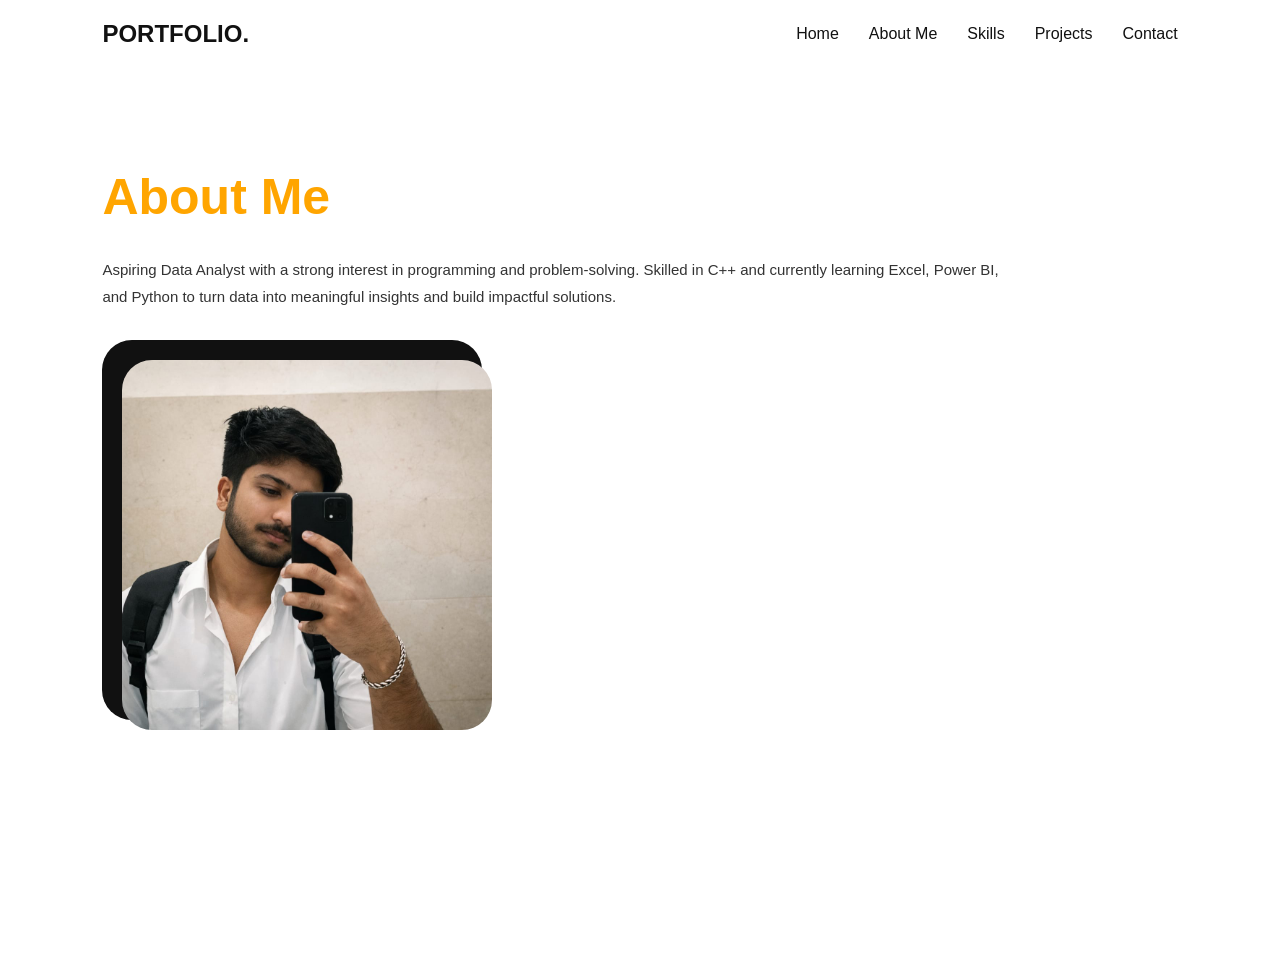
==== aboutme.html @ 8bc6123f "Fix HTML structure and update links" ====
<!DOCTYPE html>
<html lang="en">
<head>
  <meta charset="UTF-8">
  <meta name="viewport" content="width=device-width, initial-scale=1.0">
  <title>About Me | Portfolio</title>
  <link rel="stylesheet" href="style.css">
</head>
<body>

<header>
  <div class="logo">PORTFOLIO.</div>
  <nav>
    <ul>
      <li><a href="./index.html">Home</a></li>
      <li><a href="./aboutme.html">About Me</a></li>
      <li><a href="./skills.html">Skills</a></li>
      <li><a href="./project.html">Projects</a></li>
      <li><a href="./contact.html">Contact</a></li>
    </ul>
  </nav>
</header>

<section class="about-page">
<div class="about-text">
  <h1>About Me</h1>
  <p>
   Aspiring Data Analyst with a strong interest in programming and problem-solving. Skilled in C++ and currently learning Excel, Power BI, and Python to turn data into meaningful insights and build impactful solutions.
  </p>
</div>
  <div class="about-highlight"> <img src="mayur.jpg" alt="My Photo">
</div>
</section>

</body>
</html>
---- style.css ----
*{
  margin:0;
  padding:0;
  box-sizing:border-box;
  font-family:'Poppins',sans-serif;
}

body{
  background:#ffffff;
  color:#111;
}

header{
  display:flex;
  justify-content:space-between;
  align-items:center;
  padding:20px 8%;
  background:#fff;
  position:sticky;
  top:0;
}

.logo{
  font-size:24px;
  font-weight:800;
}

nav ul{
  list-style:none;
  display:flex;
  gap:30px;
}

nav a{
  text-decoration:none;
  color:#111;
  font-weight:500;
  transition:.3s;
}

nav a:hover{
  color:#f4b400;
}

section{
  padding:100px 8%;
  min-height:100vh;
}

/* Home */
.home-page{
  display:flex;
  justify-content:space-between;
  align-items:center;
}

.hero-text h1{
  font-size:70px;
  font-weight:800;
}

.hero-text span{
  color:#f4b400;
}

.btn{
  display:inline-block;
  margin-top:20px;
  padding:12px 30px;
  background:#111;
  color:#fff;
  text-decoration:none;
  border-radius:30px;
  transition:.3s;
}

.btn:hover{
  background:#f4b400;
  color:#111;
}

.hero-box{
  width:350px;
  height:350px;
  background:#f4b400;
  border-radius:30px;
  position:relative;
}
.hero-box::before{
    content:"";
    position:absolute;
    width:350px;
    height:350px;
    background:#f4b400;
    border-radius:30px;
    top:-20px;
    left:-20px;
    z-index:-1;
}
.hero-box img{
    width:100%;
    height:100 %;
    object-fit:cover;
    border-radius:30px;
}

/* About */
.about-page h1,
.skills-page h1,
.projects-page h1,
.contact-page h1{
  font-size:50px;
  margin-bottom:30px;
  color:#FFA500;
}

/* Image container */
.about-highlight{
  width:380px;
  height:380px;
  background:#111;
  margin-top:30px;
  border-radius:30px;
  position:relative;
}

/* Image style */
.about-highlight img{
  width:370px;
  height:370px;
  object-fit:cover;
  border-radius:30px;
  position:absolute;
  top:20px;
  left:20px;
}
.about-text p{
  font-size:15px;
  line-height:1.8;
  max-width:900px;
  color:#333;
}

/* Skills */
.skills-grid{
  display:grid;
  grid-template-columns:repeat(auto-fit,minmax(150px,1fr));
  gap:20px;
}

.skill-card{
  padding:40px;
  background:#111;
  color:#fff;
  text-align:center;
  border-radius:20px;
  font-weight:600;
  transition:.3s;
}

.skill-card:hover{
  background:#f4b400;
  color:#111;
}

/* Projects */
.projects-grid{
  display:grid;
  grid-template-columns:repeat(auto-fit,minmax(250px,1fr));
  gap:30px;
}

.project-card{
  padding:30px;
  background:#f9f9f9;
  border-radius:20px;
  transition:.3s;
}

.project-card:hover{
  transform:translateY(-10px);
  box-shadow:0 15px 30px rgba(0,0,0,0.1);
}

/* Contact */

.contact-details{
  display:flex;
  flex-direction:column;
  gap:20px;
  max-width:500px;
  font-size:18px;
}

.contact-details p{
  padding:15px;
  border:1px solid #ddd;
  border-radius:10px;
  background:#f9f9f9;
}

.contact-details strong{
  color:#f4b400;
}

.contact-details a{
  text-decoration:none;
  color:#111;
}

.contact-details a:hover{
  color:#f4b400;
}
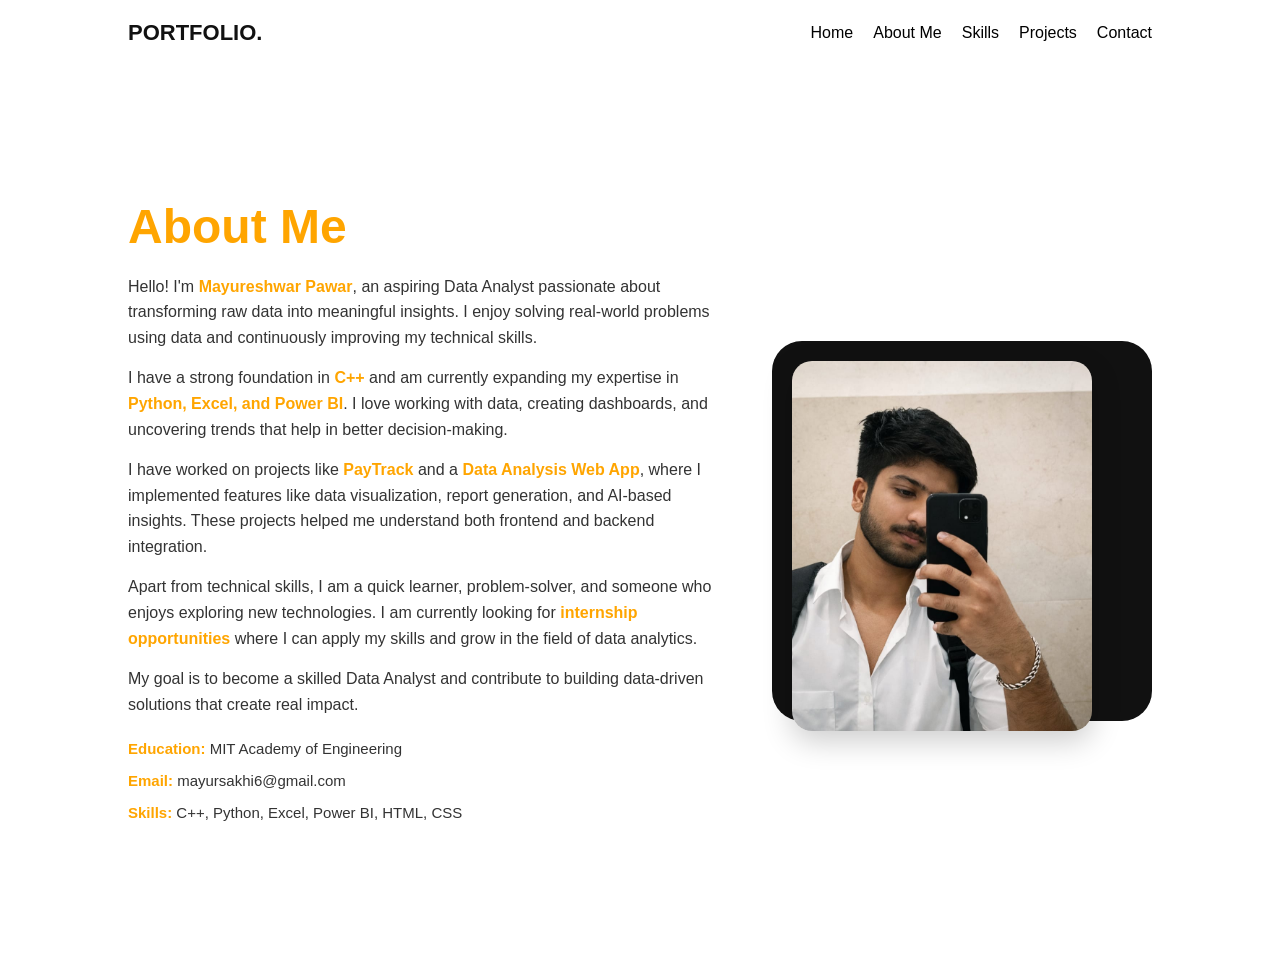
==== commit 25f5c8bc: "Revise About Me page with updated content and styles Updated the content and styling of the About Me" ====
--- a/aboutme.html
+++ b/aboutme.html
@@ -5,7 +5,76 @@
   <meta name="viewport" content="width=device-width, initial-scale=1.0">
   <title>About Me | Portfolio</title>
   <link rel="stylesheet" href="style.css">
+
+  <style>
+    .about-page {
+      display: flex;
+      align-items: center;
+      justify-content: space-between;
+      padding: 60px 10%;
+      gap: 40px;
+    }
+
+    .about-text {
+      max-width: 600px;
+    }
+
+    .about-text h1 {
+      font-size: 48px;
+      color: orange;
+      margin-bottom: 20px;
+    }
+
+    .about-text p {
+      margin-bottom: 15px;
+      line-height: 1.6;
+      font-size: 16px;
+    }
+
+    .about-text strong {
+      color: orange;
+    }
+
+    .about-info {
+      margin-top: 20px;
+    }
+
+    .about-info p {
+      margin-bottom: 8px;
+      font-size: 15px;
+    }
+
+    .about-highlight img {
+      width: 300px;
+      border-radius: 20px;
+      box-shadow: 0px 10px 30px rgba(0,0,0,0.2);
+    }
+
+    header {
+      display: flex;
+      justify-content: space-between;
+      padding: 20px 10%;
+      align-items: center;
+    }
+
+    .logo {
+      font-weight: bold;
+      font-size: 22px;
+    }
+
+    nav ul {
+      display: flex;
+      list-style: none;
+      gap: 20px;
+    }
+
+    nav ul li a {
+      text-decoration: none;
+      color: black;
+    }
+  </style>
 </head>
+
 <body>
 
 <header>
@@ -22,17 +91,49 @@
 </header>
 
 <section class="about-page">
-<div class="about-text">
-  <h1>About Me</h1>
-  <p>
-   Aspiring Data Analyst with a strong interest in programming and problem-solving. Skilled in C++ and currently learning Excel, Power BI, and Python to turn data into meaningful insights and build impactful solutions.
-  </p>
-</div>
-  <div class="about-highlight"> <img src="mayur.jpg" alt="My Photo">
-</div>
+
+  <div class="about-text">
+    <h1>About Me</h1>
+
+    <p>
+      Hello! I'm <strong>Mayureshwar Pawar</strong>, an aspiring Data Analyst passionate about transforming raw data into meaningful insights. I enjoy solving real-world problems using data and continuously improving my technical skills.
+    </p>
+
+    <p>
+      I have a strong foundation in <strong>C++</strong> and am currently expanding my expertise in 
+      <strong>Python, Excel, and Power BI</strong>. I love working with data, creating dashboards, 
+      and uncovering trends that help in better decision-making.
+    </p>
+
+    <p>
+      I have worked on projects like <strong>PayTrack</strong> and a <strong>Data Analysis Web App</strong>, 
+      where I implemented features like data visualization, report generation, and AI-based insights. 
+      These projects helped me understand both frontend and backend integration.
+    </p>
+
+    <p>
+      Apart from technical skills, I am a quick learner, problem-solver, and someone who enjoys 
+      exploring new technologies. I am currently looking for <strong>internship opportunities</strong> 
+      where I can apply my skills and grow in the field of data analytics.
+    </p>
+
+    <p>
+      My goal is to become a skilled Data Analyst and contribute to building data-driven solutions 
+      that create real impact.
+    </p>
+
+    <div class="about-info">
+      <p><strong>Education:</strong> MIT Academy of Engineering</p>
+      <p><strong>Email:</strong> mayursakhi6@gmail.com</p>
+      <p><strong>Skills:</strong> C++, Python, Excel, Power BI, HTML, CSS</p>
+    </div>
+  </div>
+
+  <div class="about-highlight">
+    <img src="mayur.jpg" alt="My Photo">
+  </div>
+
 </section>
 
 </body>
 </html>
-
-
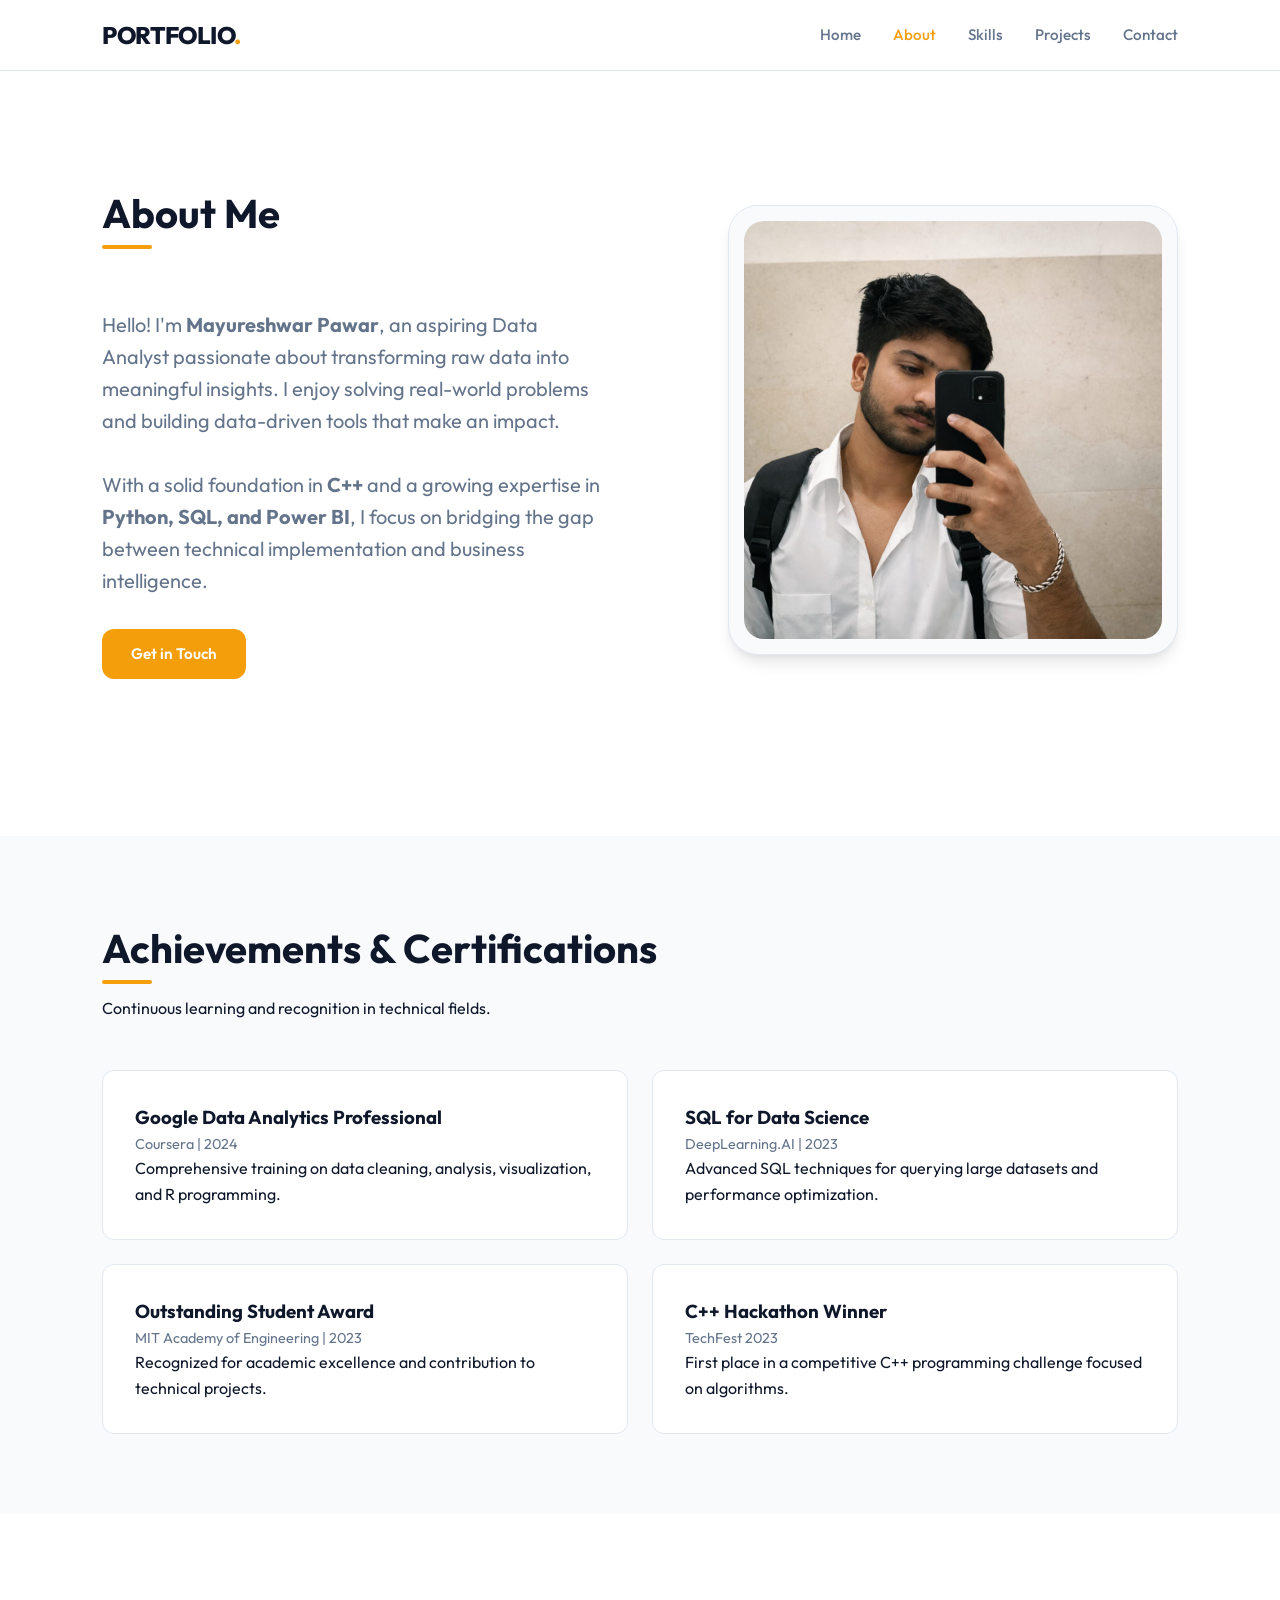
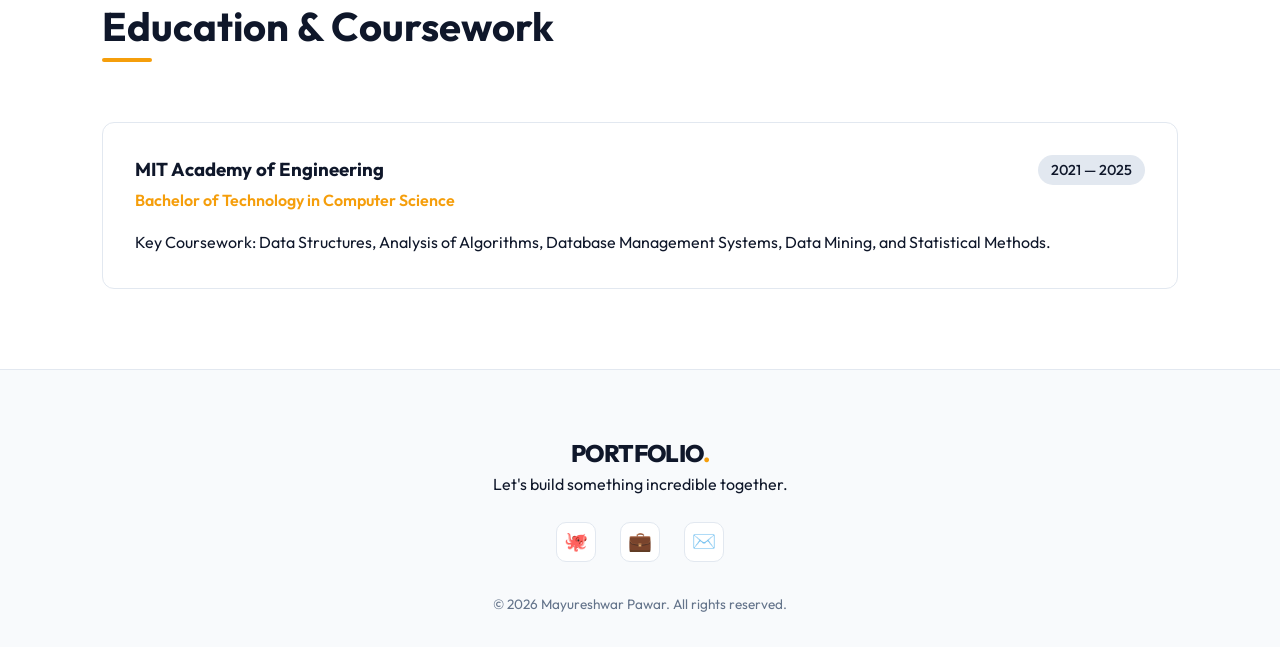
==== commit b2121231: "Portfolio modernization redesign" ====
--- a/aboutme.html
+++ b/aboutme.html
@@ -1,139 +1,106 @@
-<!DOCTYPE html>
-<html lang="en">
-<head>
-  <meta charset="UTF-8">
-  <meta name="viewport" content="width=device-width, initial-scale=1.0">
-  <title>About Me | Portfolio</title>
-  <link rel="stylesheet" href="style.css">
-
-  <style>
-    .about-page {
-      display: flex;
-      align-items: center;
-      justify-content: space-between;
-      padding: 60px 10%;
-      gap: 40px;
-    }
-
-    .about-text {
-      max-width: 600px;
-    }
-
-    .about-text h1 {
-      font-size: 48px;
-      color: orange;
-      margin-bottom: 20px;
-    }
-
-    .about-text p {
-      margin-bottom: 15px;
-      line-height: 1.6;
-      font-size: 16px;
-    }
-
-    .about-text strong {
-      color: orange;
-    }
-
-    .about-info {
-      margin-top: 20px;
-    }
-
-    .about-info p {
-      margin-bottom: 8px;
-      font-size: 15px;
-    }
-
-    .about-highlight img {
-      width: 300px;
-      border-radius: 20px;
-      box-shadow: 0px 10px 30px rgba(0,0,0,0.2);
-    }
-
-    header {
-      display: flex;
-      justify-content: space-between;
-      padding: 20px 10%;
-      align-items: center;
-    }
-
-    .logo {
-      font-weight: bold;
-      font-size: 22px;
-    }
-
-    nav ul {
-      display: flex;
-      list-style: none;
-      gap: 20px;
-    }
-
-    nav ul li a {
-      text-decoration: none;
-      color: black;
-    }
-  </style>
-</head>
-
-<body>
-
-<header>
-  <div class="logo">PORTFOLIO.</div>
-  <nav>
-    <ul>
-      <li><a href="./index.html">Home</a></li>
-      <li><a href="./aboutme.html">About Me</a></li>
-      <li><a href="./skills.html">Skills</a></li>
-      <li><a href="./project.html">Projects</a></li>
-      <li><a href="./contact.html">Contact</a></li>
-    </ul>
-  </nav>
-</header>
-
-<section class="about-page">
-
-  <div class="about-text">
-    <h1>About Me</h1>
-
-    <p>
-      Hello! I'm <strong>Mayureshwar Pawar</strong>, an aspiring Data Analyst passionate about transforming raw data into meaningful insights. I enjoy solving real-world problems using data and continuously improving my technical skills.
-    </p>
-
-    <p>
-      I have a strong foundation in <strong>C++</strong> and am currently expanding my expertise in 
-      <strong>Python, Excel, and Power BI</strong>. I love working with data, creating dashboards, 
-      and uncovering trends that help in better decision-making.
-    </p>
-
-    <p>
-      I have worked on projects like <strong>PayTrack</strong> and a <strong>Data Analysis Web App</strong>, 
-      where I implemented features like data visualization, report generation, and AI-based insights. 
-      These projects helped me understand both frontend and backend integration.
-    </p>
-
-    <p>
-      Apart from technical skills, I am a quick learner, problem-solver, and someone who enjoys 
-      exploring new technologies. I am currently looking for <strong>internship opportunities</strong> 
-      where I can apply my skills and grow in the field of data analytics.
-    </p>
-
-    <p>
-      My goal is to become a skilled Data Analyst and contribute to building data-driven solutions 
-      that create real impact.
-    </p>
-
-    <div class="about-info">
-      <p><strong>Education:</strong> MIT Academy of Engineering</p>
-      <p><strong>Email:</strong> mayursakhi6@gmail.com</p>
-      <p><strong>Skills:</strong> C++, Python, Excel, Power BI, HTML, CSS</p>
-    </div>
-  </div>
-
-  <div class="about-highlight">
-    <img src="mayur.jpg" alt="My Photo">
-  </div>
-
-</section>
-
-</body>
-</html>
+<!DOCTYPE html>
+<html lang="en">
+<head>
+  <meta charset="UTF-8">
+  <meta name="viewport" content="width=device-width, initial-scale=1.0">
+  <title>About Me | Mayureshwar Pawar</title>
+  <link rel="stylesheet" href="style.css">
+</head>
+<body>
+
+<header>
+  <div class="logo">PORTFOLIO<span>.</span></div>
+  <nav>
+    <ul>
+      <li><a href="index.html" class="nav-link">Home</a></li>
+      <li><a href="aboutme.html" class="nav-link active">About</a></li>
+      <li><a href="skills.html" class="nav-link">Skills</a></li>
+      <li><a href="project.html" class="nav-link">Projects</a></li>
+      <li><a href="contact.html" class="nav-link">Contact</a></li>
+    </ul>
+  </nav>
+</header>
+
+<main>
+  <section class="about-hero hero">
+    <div class="hero-content animate-fade-in">
+      <div class="section-header">
+        <h2>About Me</h2>
+      </div>
+      <p>Hello! I'm <strong>Mayureshwar Pawar</strong>, an aspiring Data Analyst passionate about transforming raw data into meaningful insights. I enjoy solving real-world problems and building data-driven tools that make an impact.</p>
+      
+      <p>With a solid foundation in <strong>C++</strong> and a growing expertise in <strong>Python, SQL, and Power BI</strong>, I focus on bridging the gap between technical implementation and business intelligence.</p>
+
+      <div class="btn-group">
+        <a href="contact.html" class="btn btn-primary">Get in Touch</a>
+      </div>
+    </div>
+    <div class="hero-image animate-fade-in">
+      <div class="image-card">
+        <img src="mayur.jpg" alt="Mayureshwar Pawar">
+      </div>
+    </div>
+  </section>
+
+  <section class="achievements-section" style="background: var(--bg-alt);">
+    <div class="section-header">
+      <h2>Achievements & Certifications</h2>
+      <p>Continuous learning and recognition in technical fields.</p>
+    </div>
+    <div class="achievement-list">
+      <div class="card-premium">
+        <h3>Google Data Analytics Professional</h3>
+        <p style="color: var(--text-muted); font-size: 0.9rem;">Coursera | 2024</p>
+        <p>Comprehensive training on data cleaning, analysis, visualization, and R programming.</p>
+      </div>
+      <div class="card-premium">
+        <h3>SQL for Data Science</h3>
+        <p style="color: var(--text-muted); font-size: 0.9rem;">DeepLearning.AI | 2023</p>
+        <p>Advanced SQL techniques for querying large datasets and performance optimization.</p>
+      </div>
+      <div class="card-premium">
+        <h3>Outstanding Student Award</h3>
+        <p style="color: var(--text-muted); font-size: 0.9rem;">MIT Academy of Engineering | 2023</p>
+        <p>Recognized for academic excellence and contribution to technical projects.</p>
+      </div>
+      <div class="card-premium">
+        <h3>C++ Hackathon Winner</h3>
+        <p style="color: var(--text-muted); font-size: 0.9rem;">TechFest 2023</p>
+        <p>First place in a competitive C++ programming challenge focused on algorithms.</p>
+      </div>
+    </div>
+  </section>
+
+  <section class="education-section">
+    <div class="section-header">
+      <h2>Education & Coursework</h2>
+    </div>
+    <div class="card-premium">
+      <div style="display: flex; justify-content: space-between; align-items: flex-start; margin-bottom: 1rem;">
+        <div>
+          <h3 style="margin-bottom: 0.2rem;">MIT Academy of Engineering</h3>
+          <p style="color: var(--primary); font-weight: 600;">Bachelor of Technology in Computer Science</p>
+        </div>
+        <p style="font-weight: 500; font-size: 0.9rem; background: #e2e8f0; padding: 0.2rem 0.8rem; border-radius: 20px;">2021 — 2025</p>
+      </div>
+      <p>Key Coursework: Data Structures, Analysis of Algorithms, Database Management Systems, Data Mining, and Statistical Methods.</p>
+    </div>
+  </section>
+</main>
+
+<footer>
+  <div class="footer-content">
+    <div class="logo">PORTFOLIO<span>.</span></div>
+    <p>Let's build something incredible together.</p>
+    <div class="social-links">
+      <a href="https://github.com/mayureshwar120" target="_blank" class="social-icon">🐙</a>
+      <a href="https://www.linkedin.com/in/mayureshwar-pawar-181ab7392/" target="_blank" class="social-icon">💼</a>
+      <a href="mailto:mayursakhi6@gmail.com" class="social-icon">✉️</a>
+    </div>
+  </div>
+  <p style="font-size: 0.85rem; color: var(--text-muted);">&copy; 2026 Mayureshwar Pawar. All rights reserved.</p>
+</footer>
+
+</body>
+</html>
+
--- a/style.css
+++ b/style.css
@@ -1,213 +1,358 @@
-*{
-  margin:0;
-  padding:0;
-  box-sizing:border-box;
-  font-family:'Poppins',sans-serif;
-}
-
-body{
-  background:#ffffff;
-  color:#111;
-}
-
-header{
-  display:flex;
-  justify-content:space-between;
-  align-items:center;
-  padding:20px 8%;
-  background:#fff;
-  position:sticky;
-  top:0;
-}
-
-.logo{
-  font-size:24px;
-  font-weight:800;
-}
-
-nav ul{
-  list-style:none;
-  display:flex;
-  gap:30px;
-}
-
-nav a{
-  text-decoration:none;
-  color:#111;
-  font-weight:500;
-  transition:.3s;
-}
-
-nav a:hover{
-  color:#f4b400;
-}
-
-section{
-  padding:100px 8%;
-  min-height:100vh;
-}
-
-/* Home */
-.home-page{
-  display:flex;
-  justify-content:space-between;
-  align-items:center;
-}
-
-.hero-text h1{
-  font-size:70px;
-  font-weight:800;
-}
-
-.hero-text span{
-  color:#f4b400;
-}
-
-.btn{
-  display:inline-block;
-  margin-top:20px;
-  padding:12px 30px;
-  background:#111;
-  color:#fff;
-  text-decoration:none;
-  border-radius:30px;
-  transition:.3s;
-}
-
-.btn:hover{
-  background:#f4b400;
-  color:#111;
-}
-
-.hero-box{
-  width:350px;
-  height:350px;
-  background:#f4b400;
-  border-radius:30px;
-  position:relative;
-}
-.hero-box::before{
-    content:"";
-    position:absolute;
-    width:350px;
-    height:350px;
-    background:#f4b400;
-    border-radius:30px;
-    top:-20px;
-    left:-20px;
-    z-index:-1;
-}
-.hero-box img{
-    width:100%;
-    height:100 %;
-    object-fit:cover;
-    border-radius:30px;
-}
-
-/* About */
-.about-page h1,
-.skills-page h1,
-.projects-page h1,
-.contact-page h1{
-  font-size:50px;
-  margin-bottom:30px;
-  color:#FFA500;
-}
-
-/* Image container */
-.about-highlight{
-  width:380px;
-  height:380px;
-  background:#111;
-  margin-top:30px;
-  border-radius:30px;
-  position:relative;
-}
-
-/* Image style */
-.about-highlight img{
-  width:370px;
-  height:370px;
-  object-fit:cover;
-  border-radius:30px;
-  position:absolute;
-  top:20px;
-  left:20px;
-}
-.about-text p{
-  font-size:15px;
-  line-height:1.8;
-  max-width:900px;
-  color:#333;
-}
-
-/* Skills */
-.skills-grid{
-  display:grid;
-  grid-template-columns:repeat(auto-fit,minmax(150px,1fr));
-  gap:20px;
-}
-
-.skill-card{
-  padding:40px;
-  background:#111;
-  color:#fff;
-  text-align:center;
-  border-radius:20px;
-  font-weight:600;
-  transition:.3s;
-}
-
-.skill-card:hover{
-  background:#f4b400;
-  color:#111;
-}
-
-/* Projects */
-.projects-grid{
-  display:grid;
-  grid-template-columns:repeat(auto-fit,minmax(250px,1fr));
-  gap:30px;
-}
-
-.project-card{
-  padding:30px;
-  background:#f9f9f9;
-  border-radius:20px;
-  transition:.3s;
-}
-
-.project-card:hover{
-  transform:translateY(-10px);
-  box-shadow:0 15px 30px rgba(0,0,0,0.1);
-}
-
-/* Contact */
-
-.contact-details{
-  display:flex;
-  flex-direction:column;
-  gap:20px;
-  max-width:500px;
-  font-size:18px;
-}
-
-.contact-details p{
-  padding:15px;
-  border:1px solid #ddd;
-  border-radius:10px;
-  background:#f9f9f9;
-}
-
-.contact-details strong{
-  color:#f4b400;
-}
-
-.contact-details a{
-  text-decoration:none;
-  color:#111;
-}
-
-.contact-details a:hover{
-  color:#f4b400;
+@import url('https://fonts.googleapis.com/css2?family=Outfit:wght@300;400;500;600;700;800&display=swap');
+
+:root {
+  --primary: #f59e0b;
+  --primary-hover: #d97706;
+  --bg: #ffffff;
+  --bg-alt: #f8fafc;
+  --text: #0f172a;
+  --text-muted: #64748b;
+  --border: #e2e8f0;
+  --white: #ffffff;
+  --shadow-sm: 0 1px 2px 0 rgb(0 0 0 / 0.05);
+  --shadow-md: 0 4px 6px -1px rgb(0 0 0 / 0.1), 0 2px 4px -2px rgb(0 0 0 / 0.1);
+  --shadow-lg: 0 10px 15px -3px rgb(0 0 0 / 0.1), 0 4px 6px -2px rgb(0 0 0 / 0.05);
+  --radius: 12px;
+  --transition: all 0.3s cubic-bezier(0.4, 0, 0.2, 1);
+}
+
+* {
+  margin: 0;
+  padding: 0;
+  box-sizing: border-box;
+}
+
+body {
+  font-family: 'Outfit', sans-serif;
+  background-color: var(--bg);
+  color: var(--text);
+  line-height: 1.6;
+  overflow-x: hidden;
+}
+
+a {
+  text-decoration: none;
+  color: inherit;
+  transition: var(--transition);
+}
+
+ul {
+  list-style: none;
+}
+
+/* Header & Nav */
+header {
+  position: sticky;
+  top: 0;
+  z-index: 1000;
+  background: rgba(255, 255, 255, 0.8);
+  backdrop-filter: blur(12px);
+  border-bottom: 1px solid var(--border);
+  padding: 1rem 8%;
+  display: flex;
+  justify-content: space-between;
+  align-items: center;
+}
+
+.logo {
+  font-size: 1.5rem;
+  font-weight: 800;
+  letter-spacing: -0.025em;
+  color: var(--text);
+}
+
+.logo span {
+  color: var(--primary);
+}
+
+nav ul {
+  display: flex;
+  gap: 2rem;
+}
+
+.nav-link {
+  font-weight: 500;
+  font-size: 0.95rem;
+  color: var(--text-muted);
+}
+
+.nav-link:hover, .nav-link.active {
+  color: var(--primary);
+}
+
+/* Global Sections */
+section {
+  padding: 5rem 8%;
+}
+
+.section-header {
+  margin-bottom: 3rem;
+  max-width: 600px;
+}
+
+.section-header h2 {
+  font-size: 2.5rem;
+  font-weight: 700;
+  margin-bottom: 1rem;
+  position: relative;
+  display: inline-block;
+}
+
+.section-header h2::after {
+  content: '';
+  position: absolute;
+  bottom: -4px;
+  left: 0;
+  width: 50px;
+  height: 4px;
+  background: var(--primary);
+  border-radius: 2px;
+}
+
+/* Buttons */
+.btn-group {
+  display: flex;
+  gap: 1rem;
+  margin-top: 2rem;
+}
+
+.btn {
+  padding: 0.8rem 1.8rem;
+  border-radius: var(--radius);
+  font-weight: 600;
+  font-size: 0.95rem;
+  display: inline-flex;
+  align-items: center;
+  gap: 0.5rem;
+  cursor: pointer;
+  border: none;
+}
+
+.btn-primary {
+  background-color: var(--primary);
+  color: var(--white);
+}
+
+.btn-primary:hover {
+  background-color: var(--primary-hover);
+  transform: translateY(-2px);
+  box-shadow: var(--shadow-md);
+}
+
+.btn-secondary {
+  background-color: var(--bg-alt);
+  color: var(--text);
+  border: 1px solid var(--border);
+}
+
+.btn-secondary:hover {
+  background-color: var(--white);
+  border-color: var(--primary);
+  color: var(--primary);
+  transform: translateY(-2px);
+}
+
+/* Hero Section */
+.hero {
+  min-height: 85vh;
+  display: flex;
+  align-items: center;
+  justify-content: space-between;
+  gap: 4rem;
+  padding-top: 2rem;
+}
+
+.hero-content {
+  flex: 1;
+}
+
+.hero-tag {
+  display: inline-block;
+  padding: 0.4rem 1rem;
+  background: #fef3c7;
+  color: #92400e;
+  border-radius: 9999px;
+  font-size: 0.85rem;
+  font-weight: 600;
+  margin-bottom: 1.5rem;
+}
+
+.hero-content h1 {
+  font-size: 4.5rem;
+  line-height: 1.1;
+  font-weight: 800;
+  margin-bottom: 1.5rem;
+  color: var(--text);
+}
+
+.hero-content h1 span {
+  color: var(--primary);
+}
+
+.hero-content p {
+  font-size: 1.25rem;
+  color: var(--text-muted);
+  max-width: 550px;
+  margin-bottom: 2rem;
+}
+
+.hero-image {
+  flex: 1;
+  position: relative;
+  display: flex;
+  justify-content: flex-end;
+}
+
+.image-card {
+  width: 450px;
+  height: 450px;
+  background: var(--bg-alt);
+  border-radius: 30px;
+  padding: 15px;
+  box-shadow: var(--shadow-lg);
+  border: 1px solid var(--border);
+}
+
+.image-card img {
+  width: 100%;
+  height: 100%;
+  object-fit: cover;
+  border-radius: 20px;
+}
+
+/* Grid Layouts */
+.grid-3 {
+  display: grid;
+  grid-template-columns: repeat(3, 1fr);
+  gap: 2rem;
+}
+
+/* Premium Cards */
+.card-premium {
+  background: var(--white);
+  border: 1px solid var(--border);
+  border-radius: var(--radius);
+  padding: 2rem;
+  transition: var(--transition);
+}
+
+.card-premium:hover {
+  transform: translateY(-5px);
+  box-shadow: var(--shadow-lg);
+  border-color: var(--primary);
+}
+
+/* Project Cards */
+.project-card {
+  padding: 0;
+  overflow: hidden;
+}
+
+.project-img {
+  height: 200px;
+  background: var(--bg-alt);
+  display: flex;
+  align-items: center;
+  justify-content: center;
+  border-bottom: 1px solid var(--border);
+}
+
+.project-img img {
+  width: 100%;
+  height: 100%;
+  object-fit: cover;
+}
+
+.project-info {
+  padding: 1.5rem;
+}
+
+.tag-list {
+  display: flex;
+  flex-wrap: wrap;
+  gap: 0.5rem;
+  margin: 1rem 0;
+}
+
+.tag {
+  font-size: 0.75rem;
+  padding: 0.2rem 0.6rem;
+  background: var(--bg-alt);
+  border-radius: 4px;
+  border: 1px solid var(--border);
+  font-weight: 500;
+}
+
+/* Skills */
+.skills-category {
+  margin-bottom: 3rem;
+}
+
+.skills-category h3 {
+  font-size: 1.25rem;
+  margin-bottom: 1.5rem;
+  display: flex;
+  align-items: center;
+  gap: 0.5rem;
+}
+
+.skills-grid {
+  display: grid;
+  grid-template-columns: repeat(auto-fill, minmax(180px, 1fr));
+  gap: 1.5rem;
+}
+
+/* Achievements */
+.achievement-list {
+  display: grid;
+  grid-template-columns: 1fr 1fr;
+  gap: 1.5rem;
+}
+
+/* Footer */
+footer {
+  padding: 4rem 8% 2rem;
+  background: var(--bg-alt);
+  border-top: 1px solid var(--border);
+  text-align: center;
+}
+
+.footer-content {
+  margin-bottom: 2rem;
+}
+
+.social-links {
+  display: flex;
+  justify-content: center;
+  gap: 1.5rem;
+  margin-top: 1.5rem;
+}
+
+.social-icon {
+  width: 40px;
+  height: 40px;
+  display: flex;
+  align-items: center;
+  justify-content: center;
+  border-radius: 10px;
+  background: var(--white);
+  border: 1px solid var(--border);
+  font-size: 1.2rem;
+}
+
+/* Animations */
+@keyframes fadeInUp {
+  from { opacity: 0; transform: translateY(20px); }
+  to { opacity: 1; transform: translateY(0); }
+}
+
+.animate-fade-in {
+  animation: fadeInUp 0.8s ease-out forwards;
+}
+
+/* responsive - basic desktop focus as requested */
+@media (max-width: 1024px) {
+  .hero { flex-direction: column; text-align: center; }
+  .hero-image { justify-content: center; }
+  .grid-3 { grid-template-columns: 1fr 1fr; }
 }
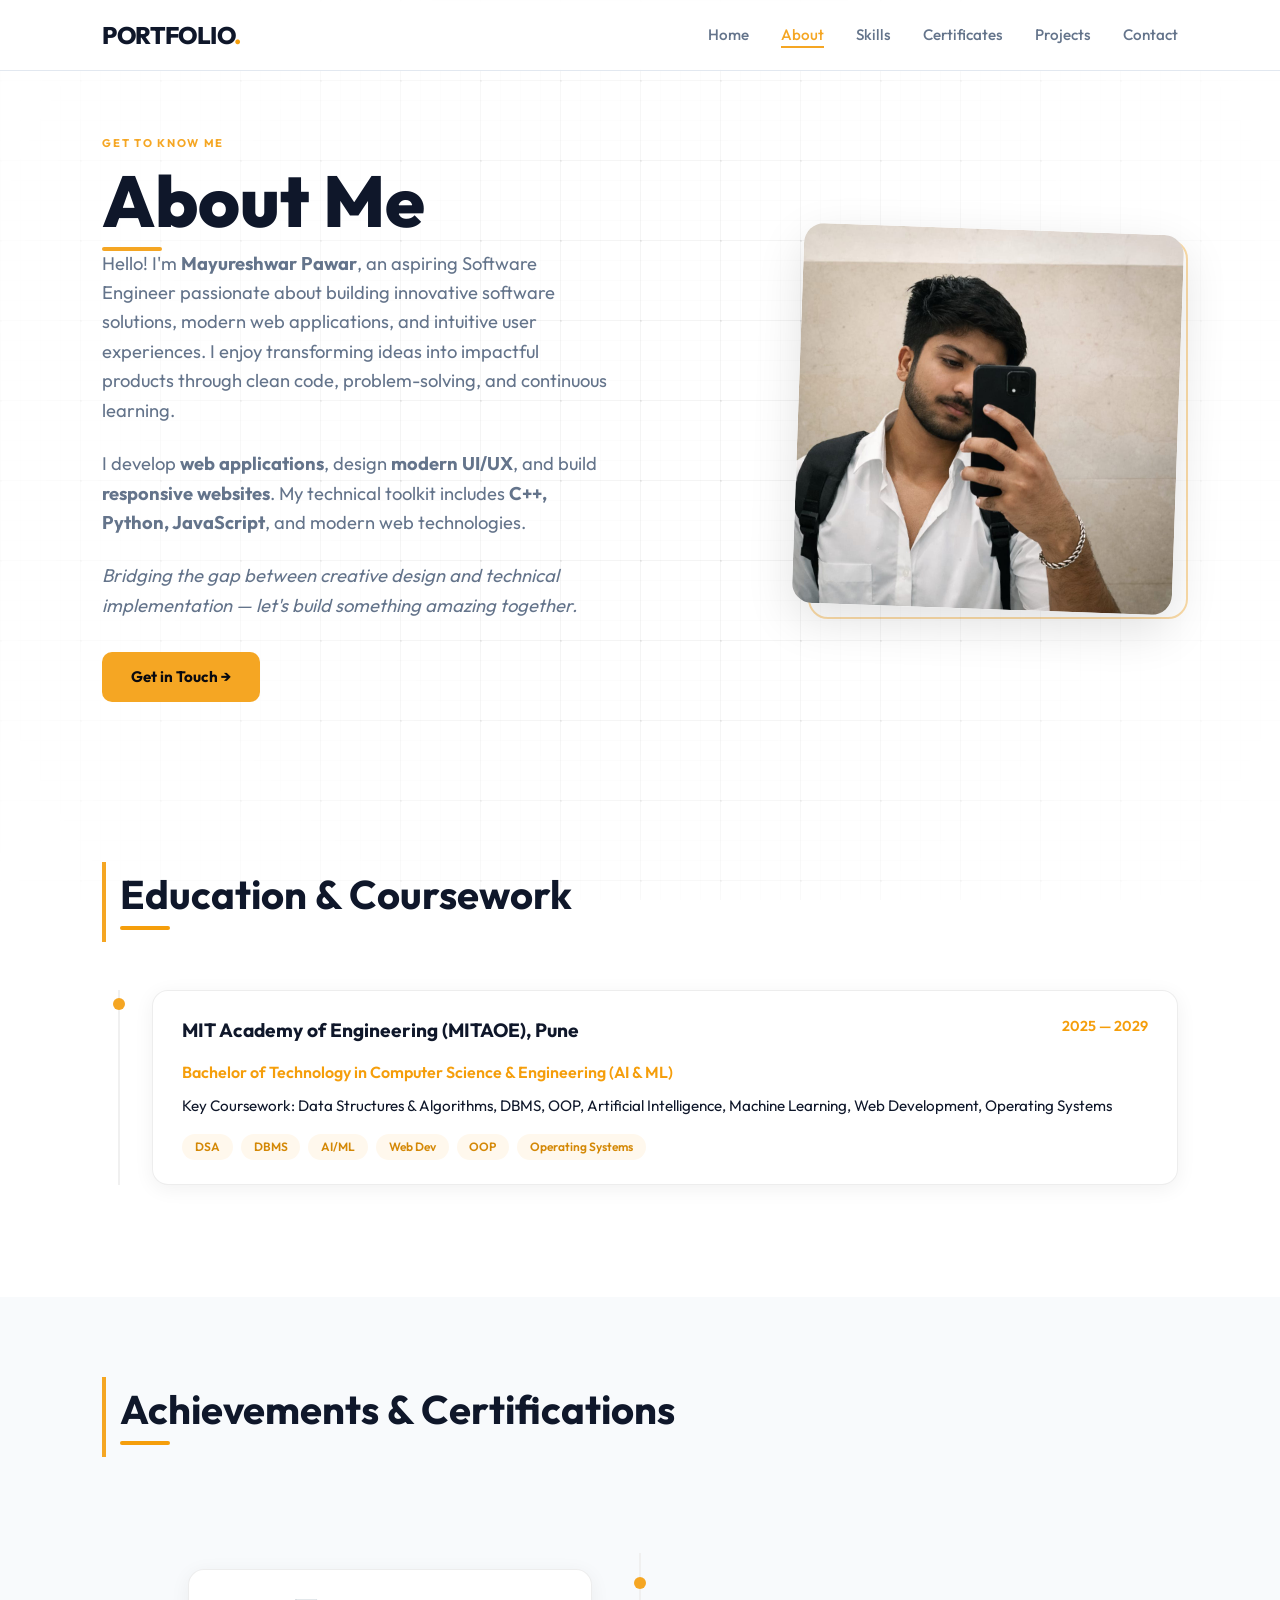
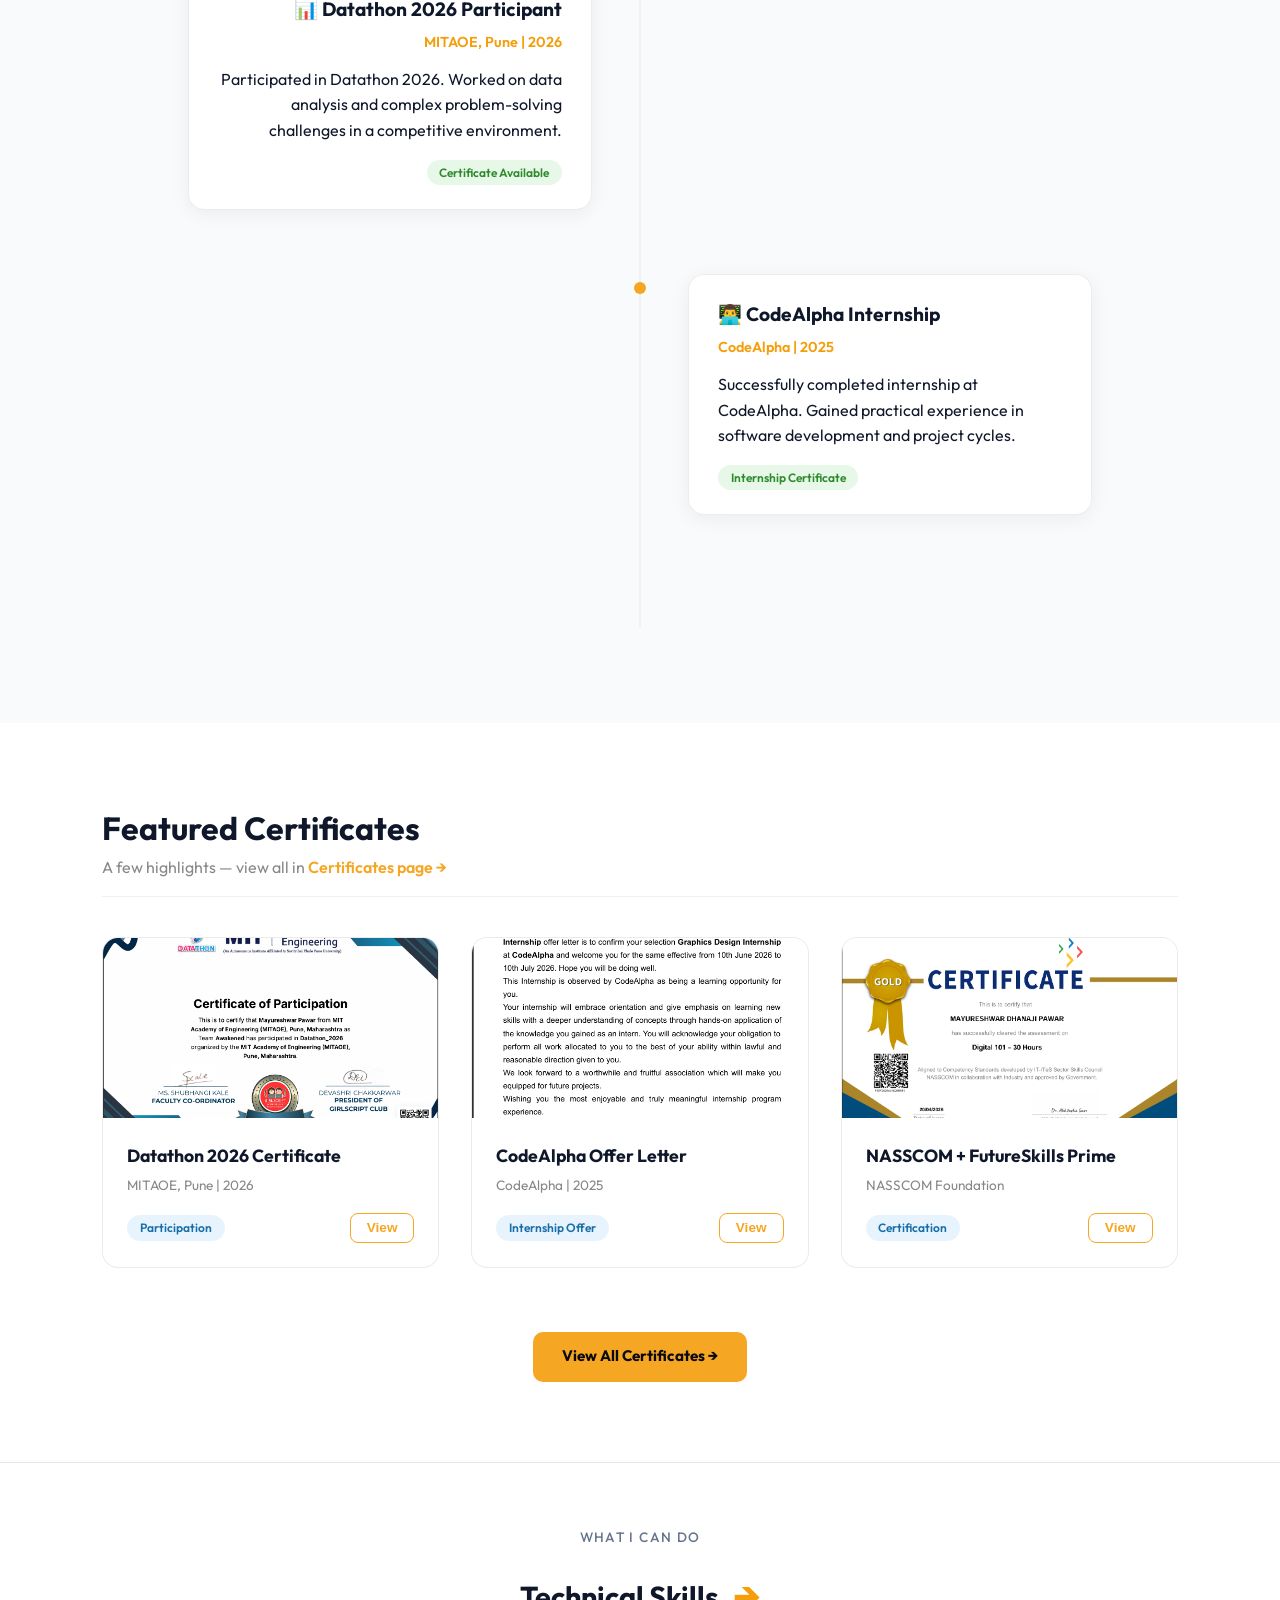
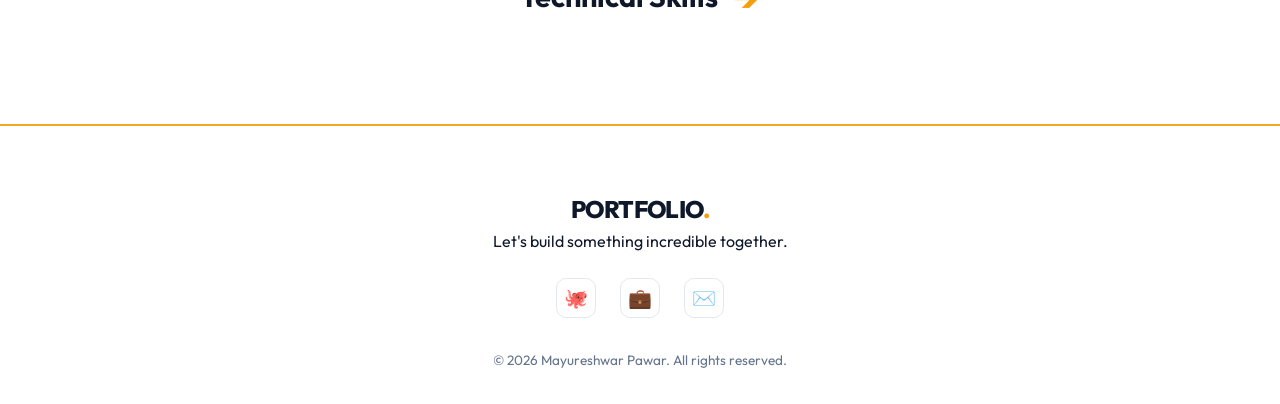
==== commit 17b7e91b: "Updated portfolio website" ====
--- a/aboutme.html
+++ b/aboutme.html
@@ -15,6 +15,7 @@
       <li><a href="index.html" class="nav-link">Home</a></li>
       <li><a href="aboutme.html" class="nav-link active">About</a></li>
       <li><a href="skills.html" class="nav-link">Skills</a></li>
+      <li><a href="certificates.html" class="nav-link">Certificates</a></li>
       <li><a href="project.html" class="nav-link">Projects</a></li>
       <li><a href="contact.html" class="nav-link">Contact</a></li>
     </ul>
@@ -22,69 +23,164 @@
 </header>
 
 <main>
-  <section class="about-hero hero">
-    <div class="hero-content animate-fade-in">
-      <div class="section-header">
-        <h2>About Me</h2>
-      </div>
-      <p>Hello! I'm <strong>Mayureshwar Pawar</strong>, an aspiring Data Analyst passionate about transforming raw data into meaningful insights. I enjoy solving real-world problems and building data-driven tools that make an impact.</p>
+  <!-- Hero Section -->
+  <section class="about-hero animate-fade-in">
+    <div class="hero-content">
+      <span class="label-gold">Get to know me</span>
+      <h1 class="heading-about">About Me</h1>
+      <p>Hello! I'm <strong>Mayureshwar Pawar</strong>, an aspiring Software Engineer passionate about building innovative software solutions, modern web applications, and intuitive user experiences. I enjoy transforming ideas into impactful products through clean code, problem-solving, and continuous learning.</p>
       
-      <p>With a solid foundation in <strong>C++</strong> and a growing expertise in <strong>Python, SQL, and Power BI</strong>, I focus on bridging the gap between technical implementation and business intelligence.</p>
+      <p>I develop <strong>web applications</strong>, design <strong>modern UI/UX</strong>, and build <strong>responsive websites</strong>. My technical toolkit includes <strong>C++, Python, JavaScript</strong>, and modern web technologies.</p>
+      
+      <p class="bio-italic">Bridging the gap between creative design and technical implementation — let's build something amazing together.</p>
 
       <div class="btn-group">
-        <a href="contact.html" class="btn btn-primary">Get in Touch</a>
-      </div>
-    </div>
-    <div class="hero-image animate-fade-in">
-      <div class="image-card">
-        <img src="mayur.jpg" alt="Mayureshwar Pawar">
-      </div>
-    </div>
-  </section>
-
-  <section class="achievements-section" style="background: var(--bg-alt);">
-    <div class="section-header">
+        <a href="contact.html" class="btn btn-primary" style="background:#f5a623; color:#0a0a0f; border-radius:10px;">Get in Touch →</a>
+      </div>
+    </div>
+    <div class="hero-image">
+      <div class="photo-wrapper">
+        <div class="photo-frame-accent"></div>
+        <div class="photo-card">
+          <img src="mayur.jpg" alt="Mayureshwar Pawar">
+        </div>
+      </div>
+    </div>
+  </section>
+
+  <!-- Education Section -->
+  <section class="education-section">
+    <div class="section-header" style="border-left: 4px solid #f5a623; padding-left: 14px;">
+      <h2>Education & Coursework</h2>
+    </div>
+    
+    <div class="education-timeline">
+      <div class="edu-item animate-fade-in">
+        <div class="edu-dot"></div>
+        <div class="timeline-card">
+          <div style="display: flex; justify-content: space-between; align-items: flex-start; margin-bottom: 0.5rem;">
+            <h3>MIT Academy of Engineering (MITAOE), Pune</h3>
+            <span class="timeline-date">2025 — 2029</span>
+          </div>
+          <p style="color: var(--primary); font-weight: 600; margin-bottom: 0.5rem;">Bachelor of Technology in Computer Science & Engineering (AI & ML)</p>
+          <p style="font-size: 0.95rem;">Key Coursework: Data Structures & Algorithms, DBMS, OOP, Artificial Intelligence, Machine Learning, Web Development, Operating Systems</p>
+          <div class="pill-container">
+            <span class="pill pill-course">DSA</span>
+            <span class="pill pill-course">DBMS</span>
+            <span class="pill pill-course">AI/ML</span>
+            <span class="pill pill-course">Web Dev</span>
+            <span class="pill pill-course">OOP</span>
+            <span class="pill pill-course">Operating Systems</span>
+          </div>
+        </div>
+      </div>
+    </div>
+  </section>
+
+  <!-- Achievements & Certifications Timeline -->
+  <section class="achievements-timeline" style="background: var(--bg-alt); padding-top: 5rem; padding-bottom: 5rem;">
+    <div class="section-header" style="border-left: 4px solid #f5a623; padding-left: 14px; margin-bottom: 4rem;">
       <h2>Achievements & Certifications</h2>
-      <p>Continuous learning and recognition in technical fields.</p>
-    </div>
-    <div class="achievement-list">
-      <div class="card-premium">
-        <h3>Google Data Analytics Professional</h3>
-        <p style="color: var(--text-muted); font-size: 0.9rem;">Coursera | 2024</p>
-        <p>Comprehensive training on data cleaning, analysis, visualization, and R programming.</p>
-      </div>
-      <div class="card-premium">
-        <h3>SQL for Data Science</h3>
-        <p style="color: var(--text-muted); font-size: 0.9rem;">DeepLearning.AI | 2023</p>
-        <p>Advanced SQL techniques for querying large datasets and performance optimization.</p>
-      </div>
-      <div class="card-premium">
-        <h3>Outstanding Student Award</h3>
-        <p style="color: var(--text-muted); font-size: 0.9rem;">MIT Academy of Engineering | 2023</p>
-        <p>Recognized for academic excellence and contribution to technical projects.</p>
-      </div>
-      <div class="card-premium">
-        <h3>C++ Hackathon Winner</h3>
-        <p style="color: var(--text-muted); font-size: 0.9rem;">TechFest 2023</p>
-        <p>First place in a competitive C++ programming challenge focused on algorithms.</p>
-      </div>
-    </div>
-  </section>
-
-  <section class="education-section">
-    <div class="section-header">
-      <h2>Education & Coursework</h2>
-    </div>
-    <div class="card-premium">
-      <div style="display: flex; justify-content: space-between; align-items: flex-start; margin-bottom: 1rem;">
-        <div>
-          <h3 style="margin-bottom: 0.2rem;">MIT Academy of Engineering</h3>
-          <p style="color: var(--primary); font-weight: 600;">Bachelor of Technology in Computer Science</p>
-        </div>
-        <p style="font-weight: 500; font-size: 0.9rem; background: #e2e8f0; padding: 0.2rem 0.8rem; border-radius: 20px;">2021 — 2025</p>
-      </div>
-      <p>Key Coursework: Data Structures, Analysis of Algorithms, Database Management Systems, Data Mining, and Statistical Methods.</p>
-    </div>
+    </div>
+
+    <div class="timeline-container">
+      <div class="timeline-line"></div>
+      
+      <!-- Entry 1 -->
+      <div class="timeline-item left animate-fade-in">
+        <div class="timeline-dot"></div>
+        <div class="timeline-card">
+          <h3>📊 Datathon 2026 Participant</h3>
+          <p class="timeline-date">MITAOE, Pune | 2026</p>
+          <p>Participated in Datathon 2026. Worked on data analysis and complex problem-solving challenges in a competitive environment.</p>
+          <div class="pill-container">
+            <span class="pill pill-award">Certificate Available</span>
+          </div>
+        </div>
+      </div>
+
+      <!-- Entry 2 -->
+      <div class="timeline-item right animate-fade-in" style="animation-delay: 0.2s;">
+        <div class="timeline-dot"></div>
+        <div class="timeline-card">
+          <h3>👨‍💻 CodeAlpha Internship</h3>
+          <p class="timeline-date">CodeAlpha | 2025</p>
+          <p>Successfully completed internship at CodeAlpha. Gained practical experience in software development and project cycles.</p>
+          <div class="pill-container">
+            <span class="pill pill-award">Internship Certificate</span>
+          </div>
+        </div>
+      </div>
+    </div>
+  </section>
+
+  <!-- Featured Certificates Section -->
+  <section class="featured-certificates">
+    <div class="about-featured-header">
+      <div>
+        <h2 style="font-size: 2rem; font-weight: 700;">Featured Certificates</h2>
+        <p style="color: #888;">A few highlights — view all in <a href="certificates.html" style="color: #f5a623; font-weight: 600;">Certificates page →</a></p>
+      </div>
+    </div>
+
+    <div class="certificates-grid">
+      <!-- Card 1 -->
+      <div class="cert-card">
+        <div class="cert-img-area">
+          <img src="certificatets previews/datathon.png" alt="Datathon 2026 Preview">
+        </div>
+        <div class="cert-info">
+          <h3>Datathon 2026 Certificate</h3>
+          <p class="cert-issuer">MITAOE, Pune | 2026</p>
+          <div class="cert-footer">
+            <span class="pill pill-certification">Participation</span>
+            <button class="btn-cert-view" onclick="openModal('certificates/datathone participation.pdf')">View</button>
+          </div>
+        </div>
+      </div>
+
+      <!-- Card 2 -->
+      <div class="cert-card">
+        <div class="cert-img-area">
+          <img src="certificatets previews/codealphaofferletter.png" alt="CodeAlpha Offer Letter Preview">
+        </div>
+        <div class="cert-info">
+          <h3>CodeAlpha Offer Letter</h3>
+          <p class="cert-issuer">CodeAlpha | 2025</p>
+          <div class="cert-footer">
+            <span class="pill pill-certification">Internship Offer</span>
+            <button class="btn-cert-view" onclick="openModal('certificates/Offer_Letter_CodeAlpha.pdf')">View</button>
+          </div>
+        </div>
+      </div>
+
+      <!-- Card 3 -->
+      <div class="cert-card">
+        <div class="cert-img-area">
+          <img src="certificatets previews/nasscom+futureskill.png" alt="NASSCOM Preview">
+        </div>
+        <div class="cert-info">
+          <h3>NASSCOM + FutureSkills Prime</h3>
+          <p class="cert-issuer">NASSCOM Foundation</p>
+          <div class="cert-footer">
+            <span class="pill pill-certification">Certification</span>
+            <button class="btn-cert-view" onclick="openModal('certificates/nasscome + futureskill prime.pdf')">View</button>
+          </div>
+        </div>
+      </div>
+    </div>
+
+    <div style="text-align: center; margin-top: 4rem;">
+      <a href="certificates.html" class="btn btn-primary" style="background:#f5a623; color:#0a0a0f; border-radius:10px;">View All Certificates →</a>
+    </div>
+  </section>
+
+  <!-- Next Page Navigation -->
+  <section class="next-page-nav animate-fade-in">
+    <a href="skills.html" class="next-page-link">
+      <span class="next-label">What I can do</span>
+      <div class="next-title">Technical Skills <span>→</span></div>
+    </a>
   </section>
 </main>
 
@@ -101,6 +197,42 @@
   <p style="font-size: 0.85rem; color: var(--text-muted);">&copy; 2026 Mayureshwar Pawar. All rights reserved.</p>
 </footer>
 
+<!-- Certificate Modal -->
+<div id="certModal" class="modal">
+  <div class="modal-content">
+    <span class="close-modal">&times;</span>
+    <iframe id="certFrame" src="" frameborder="0" style="width: 100%; height: 80vh; border-radius: 10px;"></iframe>
+  </div>
+</div>
+
+<script>
+  function openModal(filePath) {
+    const modal = document.getElementById('certModal');
+    const frame = document.getElementById('certFrame');
+    frame.src = filePath;
+    modal.style.display = 'flex';
+    document.body.style.overflow = 'hidden';
+  }
+
+  const closeModal = document.querySelector('.close-modal');
+  const modal = document.getElementById('certModal');
+
+  if (closeModal) {
+    closeModal.onclick = function() {
+      modal.style.display = 'none';
+      document.getElementById('certFrame').src = '';
+      document.body.style.overflow = 'auto';
+    }
+  }
+
+  window.onclick = function(event) {
+    if (event.target == modal) {
+      modal.style.display = 'none';
+      document.getElementById('certFrame').src = '';
+      document.body.style.overflow = 'auto';
+    }
+  }
+</script>
+
 </body>
 </html>
-
--- a/style.css
+++ b/style.css
@@ -28,6 +28,29 @@
   color: var(--text);
   line-height: 1.6;
   overflow-x: hidden;
+  position: relative;
+}
+
+body::before {
+  content: "";
+  position: fixed;
+  top: 0;
+  left: 0;
+  width: 100%;
+  height: 100%;
+  z-index: -1;
+  background-image: 
+    /* Intersection Dots */
+    radial-gradient(circle at 1px 1px, rgba(0, 0, 0, 0.05) 1.5px, transparent 0),
+    /* Major Grid */
+    linear-gradient(to right, rgba(0, 0, 0, 0.03) 1.5px, transparent 1.5px),
+    linear-gradient(to bottom, rgba(0, 0, 0, 0.03) 1.5px, transparent 1.5px),
+    /* Minor Grid */
+    linear-gradient(to right, rgba(0, 0, 0, 0.01) 1px, transparent 1px),
+    linear-gradient(to bottom, rgba(0, 0, 0, 0.01) 1px, transparent 1px);
+  background-size: 80px 80px, 80px 80px, 80px 80px, 20px 20px, 20px 20px;
+  mask-image: radial-gradient(circle at 50% 50%, black 30%, rgba(0, 0, 0, 0.4) 70%, transparent 100%);
+  -webkit-mask-image: radial-gradient(circle at 50% 50%, black 30%, rgba(0, 0, 0, 0.4) 70%, transparent 100%);
 }
 
 a {
@@ -74,10 +97,17 @@
   font-weight: 500;
   font-size: 0.95rem;
   color: var(--text-muted);
-}
-
-.nav-link:hover, .nav-link.active {
-  color: var(--primary);
+  transition: color 0.2s ease;
+}
+
+.nav-link:hover {
+  color: #f5a623;
+}
+
+.nav-link.active {
+  color: #f5a623;
+  border-bottom: 2px solid #f5a623;
+  padding-bottom: 2px;
 }
 
 /* Global Sections */
@@ -96,6 +126,15 @@
   margin-bottom: 1rem;
   position: relative;
   display: inline-block;
+}
+
+.featured-projects .section-header h2 {
+  border-left: 4px solid #f5a623;
+  padding-left: 14px;
+}
+
+.featured-projects .section-header h2::after {
+  display: none;
 }
 
 .section-header h2::after {
@@ -129,27 +168,66 @@
 }
 
 .btn-primary {
-  background-color: var(--primary);
-  color: var(--white);
+  background-color: #f5a623;
+  color: #0a0a0f;
+  font-weight: 700;
+  border-radius: 10px;
 }
 
 .btn-primary:hover {
-  background-color: var(--primary-hover);
+  transform: scale(1.04);
+  filter: brightness(1.08);
+  box-shadow: 0 8px 20px rgba(245, 166, 35, 0.3);
+}
+
+.btn-secondary {
+  background-color: transparent;
+  color: #1a1a2e;
+  border: 2px solid #1a1a2e;
+  border-radius: 10px;
+  transition: all 0.3s ease;
+}
+
+.btn-secondary:hover {
+  background-color: #1a1a2e;
+  color: white;
+  border-color: #1a1a2e;
   transform: translateY(-2px);
-  box-shadow: var(--shadow-md);
-}
-
-.btn-secondary {
-  background-color: var(--bg-alt);
-  color: var(--text);
-  border: 1px solid var(--border);
-}
-
-.btn-secondary:hover {
-  background-color: var(--white);
-  border-color: var(--primary);
-  color: var(--primary);
+}
+
+.btn-resume {
+  background-color: #1a1a2e !important;
+  color: white !important;
+  border: none !important;
+  border-radius: 10px !important;
+  font-weight: 600;
+}
+
+.btn-resume:hover {
+  background-color: #2d2d4e !important;
   transform: translateY(-2px);
+}
+
+/* Project Specific Buttons */
+.project-btn-live {
+  padding: 0.5rem 1rem !important;
+  font-size: 0.8rem !important;
+  background-color: #f5a623 !important;
+  color: #0a0a0f !important;
+  font-weight: 700 !important;
+}
+
+.project-btn-github {
+  padding: 0.5rem 1rem !important;
+  font-size: 0.8rem !important;
+  background-color: transparent !important;
+  color: #1a1a2e !important;
+  border: 1px solid #1a1a2e !important;
+}
+
+.project-btn-github:hover {
+  background-color: #1a1a2e !important;
+  color: white !important;
 }
 
 /* Hero Section */
@@ -160,6 +238,7 @@
   justify-content: space-between;
   gap: 4rem;
   padding-top: 2rem;
+  background-color: transparent;
 }
 
 .hero-content {
@@ -167,33 +246,115 @@
 }
 
 .hero-tag {
-  display: inline-block;
-  padding: 0.4rem 1rem;
-  background: #fef3c7;
-  color: #92400e;
+  display: inline-flex;
+  align-items: center;
+  gap: 8px;
+  padding: 0.5rem 1.2rem;
+  background: #fffdf9;
+  color: #1a1a2e;
+  border: 1px solid rgba(245, 166, 35, 0.4);
   border-radius: 9999px;
   font-size: 0.85rem;
   font-weight: 600;
   margin-bottom: 1.5rem;
 }
 
+.hero-tag::before {
+  content: '';
+  width: 6px;
+  height: 6px;
+  background-color: #22c55e;
+  border-radius: 50%;
+  animation: pulse 2s infinite;
+}
+
+@keyframes pulse {
+  0%, 100% { opacity: 1; transform: scale(1); }
+  50% { opacity: 0.3; transform: scale(0.8); }
+}
+
 .hero-content h1 {
   font-size: 4.5rem;
   line-height: 1.1;
   font-weight: 800;
+  margin-bottom: 0.5rem;
+  color: var(--text);
+}
+
+.highlight-name {
+  position: relative;
+  text-decoration: underline;
+  text-decoration-color: #f5a623;
+  text-decoration-thickness: 3px;
+  text-underline-offset: 4px;
+}
+
+.typing-container {
+  font-size: 2rem;
+  font-weight: 400;
+  color: #555;
   margin-bottom: 1.5rem;
-  color: var(--text);
-}
-
-.hero-content h1 span {
-  color: var(--primary);
+  min-height: 3rem;
+}
+
+#typing-text {
+  color: #f5a623;
+  font-weight: 700;
+}
+
+.cursor {
+  display: inline-block;
+  width: 3px;
+  background-color: #f5a623;
+  margin-left: 5px;
+  animation: blink 1s step-end infinite;
+}
+
+@keyframes blink {
+  from, to { background-color: transparent; }
+  50% { background-color: #f5a623; }
 }
 
 .hero-content p {
-  font-size: 1.25rem;
+  font-size: 1.15rem;
   color: var(--text-muted);
   max-width: 550px;
-  margin-bottom: 2rem;
+  margin-bottom: 1.5rem;
+}
+
+/* Stats Row */
+.stats-row {
+  display: flex;
+  align-items: center;
+  gap: 2rem;
+  margin: 2.5rem 0;
+}
+
+.stat-item {
+  display: flex;
+  flex-direction: column;
+}
+
+.stat-num {
+  font-size: 2rem;
+  font-weight: 800;
+  color: #1a1a2e;
+  line-height: 1;
+}
+
+.stat-label {
+  font-size: 0.8rem;
+  color: #888;
+  font-weight: 500;
+  margin-top: 0.25rem;
+  letter-spacing: 0.05em;
+  text-transform: uppercase;
+}
+
+.stat-divider {
+  width: 1px;
+  height: 40px;
+  background-color: rgba(0,0,0,0.1);
 }
 
 .hero-image {
@@ -201,23 +362,65 @@
   position: relative;
   display: flex;
   justify-content: flex-end;
-}
-
-.image-card {
-  width: 450px;
-  height: 450px;
-  background: var(--bg-alt);
-  border-radius: 30px;
-  padding: 15px;
-  box-shadow: var(--shadow-lg);
-  border: 1px solid var(--border);
-}
-
-.image-card img {
+  align-items: flex-end; /* Grounded to bottom */
+}
+
+.cutout-container {
+  position: relative;
   width: 100%;
-  height: 100%;
-  object-fit: cover;
-  border-radius: 20px;
+  max-width: 480px; /* Increased size for better visual impact */
+  display: flex;
+  justify-content: center;
+}
+
+.photo-cutout {
+  width: 100%;
+  height: auto;
+  background: transparent;
+  border: none;
+  box-shadow: none;
+  border-radius: 0;
+  animation: float 6s ease-in-out infinite;
+  position: relative;
+  z-index: 1;
+  /* Gradient fade at bottom - lower threshold */
+  -webkit-mask-image: linear-gradient(to bottom, black 0%, black 75%, transparent 100%);
+  mask-image: linear-gradient(to bottom, black 0%, black 75%, transparent 100%);
+}
+
+.float-badge {
+  position: absolute;
+  background: white;
+  padding: 12px 18px;
+  border-radius: 14px;
+  border: 1px solid rgba(0,0,0,0.08);
+  box-shadow: 0 8px 24px rgba(0,0,0,0.08);
+  font-size: 0.85rem;
+  font-weight: 700;
+  color: var(--text);
+  display: flex;
+  align-items: center;
+  gap: 8px;
+  white-space: nowrap;
+  z-index: 10;
+  transition: all 0.3s ease;
+  animation: badgeFloat 5s ease-in-out infinite;
+}
+
+.float-badge:hover {
+  box-shadow: 0 12px 32px rgba(245, 166, 35, 0.15);
+  border-color: rgba(245, 166, 35, 0.3);
+  transform: translateY(-5px);
+}
+
+.b1 { top: 5%; left: -5%; }
+.b2 { top: 15%; right: -5%; }
+.b3 { bottom: 35%; left: -5%; }
+.b4 { bottom: 20%; right: -5%; }
+
+@keyframes badgeFloat {
+  0%, 100% { transform: translateY(0); }
+  50% { transform: translateY(-12px); }
 }
 
 /* Grid Layouts */
@@ -237,69 +440,402 @@
 }
 
 .card-premium:hover {
-  transform: translateY(-5px);
-  box-shadow: var(--shadow-lg);
-  border-color: var(--primary);
-}
-
-/* Project Cards */
+  transform: translateY(-4px);
+  box-shadow: 0 16px 40px rgba(0,0,0,0.10);
+  border-color: rgba(245,166,35,0.2);
+}
+
+/* Featured Project Card Fixes */
 .project-card {
-  padding: 0;
+  display: flex;
+  flex-direction: column;
+  height: 100%;
+}
+
+.project-img {
+  width: 100%;
+  height: 200px;
+  border-radius: var(--radius);
   overflow: hidden;
-}
-
-.project-img {
-  height: 200px;
-  background: var(--bg-alt);
-  display: flex;
-  align-items: center;
-  justify-content: center;
-  border-bottom: 1px solid var(--border);
+  margin-bottom: 1.5rem;
 }
 
 .project-img img {
   width: 100%;
   height: 100%;
   object-fit: cover;
+  transition: transform 0.5s ease;
+}
+
+.project-card:hover .project-img img {
+  transform: scale(1.05);
 }
 
 .project-info {
-  padding: 1.5rem;
-}
-
-.tag-list {
-  display: flex;
-  flex-wrap: wrap;
+  flex-grow: 1;
+  display: flex;
+  flex-direction: column;
+}
+
+.project-info .btn-group {
+  margin-top: auto;
+}
+
+/* Flagship Projects Showcase */
+.projects-hero {
+  padding: 8rem 8% 4rem;
+  text-align: center;
+  background: transparent;
+}
+
+.flagship-showcase {
+  padding: 0 8% 8rem;
+  background: transparent;
+  display: flex;
+  flex-direction: column;
+  gap: 8rem;
+}
+
+.project-item {
+  display: flex;
+  align-items: center;
+  gap: 6rem;
+  min-height: 500px;
+}
+
+.project-item.reverse {
+  flex-direction: row-reverse;
+}
+
+.project-visual {
+  flex: 1.2;
+  position: relative;
+}
+
+.project-mockup-wrapper {
+  position: relative;
+  border-radius: 24px;
+  overflow: hidden;
+  box-shadow: 0 30px 60px rgba(0,0,0,0.12);
+  transition: transform 0.6s cubic-bezier(0.23, 1, 0.32, 1);
+  background: #f8fafc;
+}
+
+.project-item:hover .project-mockup-wrapper {
+  transform: translateY(-15px) rotateX(2deg) rotateY(-2deg);
+  box-shadow: 0 40px 80px rgba(245, 158, 11, 0.15);
+}
+
+.project-mockup-wrapper img {
+  width: 100%;
+  height: auto;
+  display: block;
+}
+
+.project-spotlight {
+  position: absolute;
+  top: 0;
+  left: 0;
+  width: 100%;
+  height: 100%;
+  background: radial-gradient(circle at var(--x, 50%) var(--y, 50%), rgba(245, 158, 11, 0.1) 0%, transparent 60%);
+  z-index: 2;
+  pointer-events: none;
+}
+
+.project-details {
+  flex: 1;
+  display: flex;
+  flex-direction: column;
+  gap: 1.5rem;
+}
+
+.project-badge {
+  display: inline-flex;
+  padding: 0.4rem 1rem;
+  background: #fff8ed;
+  color: #f59e0b;
+  border-radius: 999px;
+  font-size: 0.75rem;
+  font-weight: 700;
+  width: fit-content;
+  text-transform: uppercase;
+  letter-spacing: 0.1em;
+  border: 1px solid rgba(245,158,11,0.2);
+}
+
+.project-details h3 {
+  font-size: 3rem;
+  font-weight: 800;
+  color: #0F172A;
+  line-height: 1.1;
+}
+
+.project-details p {
+  font-size: 1.1rem;
+  color: #64748B;
+  line-height: 1.8;
+}
+
+/* Multi-Metric Bento Section */
+.project-metrics {
+  display: grid;
+  grid-template-columns: repeat(2, 1fr);
+  gap: 1rem;
+  margin: 1rem 0;
+}
+
+.metric-pill {
+  background: #f8fafc;
+  padding: 0.8rem 1.2rem;
+  border-radius: 12px;
+  display: flex;
+  align-items: center;
+  gap: 0.8rem;
+  font-size: 0.85rem;
+  font-weight: 600;
+  color: #0F172A;
+  border: 1px solid rgba(0,0,0,0.03);
+  transition: all 0.3s ease;
+}
+
+.metric-pill:hover {
+  background: white;
+  border-color: rgba(245,158,11,0.3);
+  transform: translateX(5px);
+}
+
+.metric-dot {
+  width: 8px;
+  height: 8px;
+  background: #f59e0b;
+  border-radius: 50%;
+}
+
+/* Stats Overview Section */
+.projects-stats {
+  display: grid;
+  grid-template-columns: repeat(3, 1fr);
+  gap: 1.5rem;
+  margin-top: 5rem;
+  padding: 3rem;
+  background: #f8fafc;
+  border-radius: 32px;
+  border: 1px solid rgba(0,0,0,0.03);
+}
+
+.stat-box {
+  text-align: center;
+}
+
+.stat-box h4 {
+  font-size: 2.5rem;
+  font-weight: 800;
+  color: #0F172A;
+  margin-bottom: 0.5rem;
+}
+
+.stat-box p {
+  font-size: 0.9rem;
+  color: #64748B;
+  text-transform: uppercase;
+  letter-spacing: 0.1em;
+  font-weight: 600;
+}
+
+@media (max-width: 1024px) {
+  .project-item, .project-item.reverse {
+    flex-direction: column;
+    gap: 3rem;
+    text-align: center;
+  }
+  .project-details {
+    align-items: center;
+  }
+  .project-item.reverse {
+    flex-direction: column;
+  }
+}
+
+/* Skills Section - Premium Bento Grid */
+.skills-page {
+  max-width: 1200px;
+  margin: 0 auto;
+  padding: 8rem 8%;
+}
+
+.bento-grid {
+  display: grid;
+  grid-template-columns: repeat(4, 1fr);
+  grid-auto-rows: minmax(180px, auto);
+  gap: 1.5rem;
+  margin-top: 3rem;
+}
+
+.bento-card {
+  position: relative;
+  background: white;
+  border: 1px solid rgba(0, 0, 0, 0.05);
+  border-radius: 24px;
+  padding: 2rem;
+  overflow: hidden;
+  transition: all 0.5s cubic-bezier(0.23, 1, 0.32, 1);
+  display: flex;
+  flex-direction: column;
+  justify-content: space-between;
+}
+
+.bento-card:hover {
+  transform: translateY(-8px) scale(1.01);
+  box-shadow: 0 20px 40px rgba(0, 0, 0, 0.08);
+  border-color: rgba(245, 158, 11, 0.2);
+}
+
+/* Mouse Follow Glow Effect */
+.bento-card::before {
+  content: "";
+  position: absolute;
+  top: var(--mouse-y, 0px);
+  left: var(--mouse-x, 0px);
+  width: 300px;
+  height: 300px;
+  background: radial-gradient(circle, rgba(245, 158, 11, 0.08) 0%, transparent 70%);
+  transform: translate(-50%, -50%);
+  opacity: 0;
+  transition: opacity 0.3s;
+  pointer-events: none;
+  z-index: 0;
+}
+
+.bento-card:hover::before {
+  opacity: 1;
+}
+
+.bento-card * {
+  position: relative;
+  z-index: 1;
+}
+
+/* Card Sizes */
+.card-featured {
+  grid-column: span 2;
+  grid-row: span 2;
+  background: linear-gradient(135deg, #ffffff 0%, #f9fafb 100%);
+  border: 1px solid rgba(15, 23, 42, 0.1);
+}
+
+.card-featured h3 {
+  font-size: 2.5rem;
+  font-weight: 800;
+  color: #0f172a;
+  margin-bottom: 1rem;
+}
+
+.card-featured p {
+  font-size: 1.1rem;
+  color: #64748b;
+  max-width: 400px;
+}
+
+.card-tall {
+  grid-row: span 2;
+}
+
+.card-wide {
+  grid-column: span 2;
+}
+
+/* Skill Items */
+.skill-list {
+  display: flex;
+  flex-direction: column;
+  gap: 1.5rem;
+  margin-top: 1.5rem;
+}
+
+.skill-item {
+  display: flex;
+  flex-direction: column;
   gap: 0.5rem;
-  margin: 1rem 0;
-}
-
-.tag {
+}
+
+.skill-info {
+  display: flex;
+  justify-content: space-between;
+  align-items: center;
+}
+
+.skill-name {
+  font-weight: 600;
+  font-size: 0.95rem;
+  display: flex;
+  align-items: center;
+  gap: 0.5rem;
+}
+
+.skill-level {
   font-size: 0.75rem;
-  padding: 0.2rem 0.6rem;
-  background: var(--bg-alt);
-  border-radius: 4px;
-  border: 1px solid var(--border);
-  font-weight: 500;
-}
-
-/* Skills */
-.skills-category {
-  margin-bottom: 3rem;
-}
-
-.skills-category h3 {
-  font-size: 1.25rem;
+  color: #64748b;
+  text-transform: uppercase;
+  letter-spacing: 0.05em;
+}
+
+.skill-progress-bg {
+  height: 6px;
+  background: #f1f5f9;
+  border-radius: 10px;
+  overflow: hidden;
+}
+
+.skill-progress-fill {
+  height: 100%;
+  background: #f59e0b;
+  border-radius: 10px;
+  width: 0;
+  transition: width 1.5s cubic-bezier(0.65, 0, 0.35, 1);
+}
+
+/* Category Icons */
+.category-icon {
+  width: 48px;
+  height: 48px;
+  background: #f8fafc;
+  border-radius: 12px;
+  display: flex;
+  align-items: center;
+  justify-content: center;
+  font-size: 1.5rem;
   margin-bottom: 1.5rem;
-  display: flex;
-  align-items: center;
-  gap: 0.5rem;
-}
-
-.skills-grid {
-  display: grid;
-  grid-template-columns: repeat(auto-fill, minmax(180px, 1fr));
-  gap: 1.5rem;
+  border: 1px solid rgba(0, 0, 0, 0.03);
+}
+
+.bento-card:hover .category-icon {
+  transform: rotate(5deg) scale(1.1);
+  background: #fff;
+  border-color: rgba(245, 158, 11, 0.3);
+}
+
+/* Glassmorphism Accents */
+.glass-effect {
+  background: rgba(255, 255, 255, 0.7);
+  backdrop-filter: blur(8px);
+}
+
+/* Responsive Bento */
+@media (max-width: 1024px) {
+  .bento-grid {
+    grid-template-columns: repeat(2, 1fr);
+  }
+}
+
+@media (max-width: 768px) {
+  .bento-grid {
+    grid-template-columns: 1fr;
+  }
+  .card-featured, .card-wide, .card-tall {
+    grid-column: span 1;
+    grid-row: span 1;
+  }
 }
 
 /* Achievements */
@@ -312,8 +848,8 @@
 /* Footer */
 footer {
   padding: 4rem 8% 2rem;
-  background: var(--bg-alt);
-  border-top: 1px solid var(--border);
+  background: white;
+  border-top: 2px solid #f5a623;
   text-align: center;
 }
 
@@ -350,9 +886,442 @@
   animation: fadeInUp 0.8s ease-out forwards;
 }
 
-/* responsive - basic desktop focus as requested */
-@media (max-width: 1024px) {
-  .hero { flex-direction: column; text-align: center; }
-  .hero-image { justify-content: center; }
-  .grid-3 { grid-template-columns: 1fr 1fr; }
+@keyframes float {
+  0%, 100% { transform: translateY(0); }
+  50% { transform: translateY(-10px); }
+}
+
+/* About Page Hero & Photo Frame */
+.about-hero {
+  display: flex;
+  align-items: center;
+  gap: 4rem;
+  padding-top: 4rem;
+}
+
+.label-gold {
+  display: block;
+  font-size: 0.7rem;
+  font-weight: 700;
+  color: #f5a623;
+  letter-spacing: 0.15em;
+  text-transform: uppercase;
+  margin-bottom: 0.5rem;
+}
+
+.heading-about {
+  font-size: 3.5rem;
+  margin-bottom: 1.5rem;
+  position: relative;
+}
+
+.heading-about::after {
+  content: '';
+  position: absolute;
+  bottom: -10px;
+  left: 0;
+  width: 60px;
+  height: 4px;
+  background: #f5a623;
+  border-radius: 2px;
+}
+
+.bio-italic {
+  font-style: italic;
+  color: #888;
+  margin-top: 1rem;
+}
+
+.photo-wrapper {
+  position: relative;
+  width: 100%;
+  max-width: 380px;
+}
+
+.photo-frame-accent {
+  position: absolute;
+  top: 10px;
+  left: 10px;
+  right: -10px;
+  bottom: -10px;
+  border: 2px solid #f5a623;
+  border-radius: 20px;
+  opacity: 0.4;
+  z-index: 1;
+}
+
+.photo-card {
+  position: relative;
+  z-index: 2;
+  border-radius: 20px;
+  overflow: hidden;
+  box-shadow: 0 16px 48px rgba(0,0,0,0.12);
+  transform: rotate(2deg);
+  transition: transform 0.4s ease;
+}
+
+.photo-card:hover {
+  transform: rotate(0deg);
+}
+
+.photo-card img {
+  width: 100%;
+  height: auto;
+  display: block;
+}
+
+/* Timeline Styles */
+.timeline-container {
+  position: relative;
+  max-width: 1000px;
+  margin: 3rem auto;
+  padding: 2rem 0;
+}
+
+.timeline-line {
+  position: absolute;
+  left: 50%;
+  width: 2px;
+  height: 100%;
+  background: #f0f0f0;
+  transform: translateX(-50%);
+}
+
+.timeline-item {
+  position: relative;
+  width: 50%;
+  padding: 1rem 3rem;
+  margin-bottom: 2rem;
+}
+
+.timeline-item.left { left: 0; text-align: right; }
+.timeline-item.right { left: 50%; text-align: left; }
+
+.timeline-dot {
+  position: absolute;
+  top: 1.5rem;
+  width: 12px;
+  height: 12px;
+  background: #f5a623;
+  border-radius: 50%;
+  z-index: 2;
+}
+
+.left .timeline-dot { right: -6px; }
+.right .timeline-dot { left: -6px; }
+
+.timeline-card {
+  background: white;
+  border: 1px solid rgba(0,0,0,0.07);
+  border-radius: 16px;
+  padding: 1.5rem 1.8rem;
+  box-shadow: 0 4px 20px rgba(0,0,0,0.06);
+  transition: all 0.3s ease;
+}
+
+.timeline-card:hover {
+  transform: translateY(-3px);
+  border-color: rgba(245,166,35,0.3);
+  box-shadow: 0 8px 30px rgba(245,166,35,0.08);
+}
+
+.timeline-card h3 {
+  font-size: 1.2rem;
+  margin-bottom: 0.4rem;
+}
+
+.timeline-date {
+  font-size: 0.9rem;
+  color: var(--primary);
+  font-weight: 600;
+  margin-bottom: 0.8rem;
+}
+
+.pill-container {
+  display: flex;
+  flex-wrap: wrap;
+  gap: 0.5rem;
+  margin-top: 1rem;
+}
+
+.left .pill-container { justify-content: flex-end; }
+
+/* Category Pills */
+.pill {
+  font-size: 0.75rem;
+  padding: 0.2rem 0.8rem;
+  border-radius: 999px;
+  font-weight: 600;
+}
+
+.pill-certification { background: #e8f4fd; color: #1a6fa8; }
+.pill-award { background: #e8f8e8; color: #2d8a2d; }
+.pill-course { background: #fff8ed; color: #d48806; }
+
+/* Simple Timeline (Education) */
+.education-timeline {
+  border-left: 2px solid #f0f0f0;
+  margin-left: 1rem;
+  padding-left: 2rem;
+  position: relative;
+}
+
+.edu-item {
+  position: relative;
+  margin-bottom: 2rem;
+}
+
+.edu-dot {
+  position: absolute;
+  left: -2.45rem;
+  top: 0.5rem;
+  width: 12px;
+  height: 12px;
+  background: #f5a623;
+  border-radius: 50%;
+}
+
+/* Certificate Grid */
+.certificates-grid {
+  display: grid;
+  grid-template-columns: repeat(auto-fill, minmax(300px, 1fr));
+  gap: 2rem;
+  margin-top: 2rem;
+}
+
+.cert-card {
+  background: white;
+  border-radius: 16px;
+  border: 1px solid rgba(0,0,0,0.08);
+  overflow: hidden;
+  transition: all 0.3s ease;
+  display: flex;
+  flex-direction: column;
+}
+
+.cert-card:hover {
+  transform: translateY(-4px);
+  border-color: rgba(245,166,35,0.4);
+  box-shadow: 0 12px 32px rgba(245,166,35,0.1);
+}
+
+.cert-img-area {
+  height: 180px;
+  background: #fff8ed;
+  display: flex;
+  flex-direction: column;
+  align-items: center;
+  justify-content: center;
+  color: #f5a623;
+  font-size: 0.9rem;
+  gap: 0.5rem;
+}
+
+.cert-img-area img {
+  width: 100%;
+  height: 100%;
+  object-fit: cover;
+  transition: transform 0.3s ease;
+}
+
+.cert-card:hover .cert-img-area img {
+  transform: scale(1.05);
+}
+
+.cert-info {
+  padding: 1.5rem;
+  flex-grow: 1;
+  display: flex;
+  flex-direction: column;
+}
+
+.cert-info h3 {
+  font-size: 1.1rem;
+  margin-bottom: 0.3rem;
+}
+
+.cert-issuer {
+  font-size: 0.85rem;
+  color: #888;
+  margin-bottom: 1rem;
+}
+
+.cert-footer {
+  margin-top: auto;
+  display: flex;
+  justify-content: space-between;
+  align-items: center;
+}
+
+.btn-cert-view {
+  padding: 0.4rem 1rem;
+  font-size: 0.85rem;
+  border: 1px solid #f5a623;
+  color: #f5a623;
+  background: transparent;
+  border-radius: 8px;
+  font-weight: 600;
+  cursor: pointer;
+  transition: all 0.2s ease;
+}
+
+.btn-cert-view:hover {
+  background: #f5a623;
+  color: white;
+}
+
+/* Filters */
+.filter-row {
+  display: flex;
+  justify-content: center;
+  gap: 1rem;
+  margin: 2rem 0 3rem;
+}
+
+.filter-btn {
+  padding: 0.6rem 1.5rem;
+  border-radius: 999px;
+  border: 1px solid #e2e8f0;
+  background: transparent;
+  color: #64748b;
+  font-weight: 600;
+  cursor: pointer;
+  transition: all 0.2s ease;
+}
+
+.filter-btn.active {
+  background: #f5a623;
+  color: #0a0a0f;
+  border-color: #f5a623;
+}
+
+.filter-btn:not(.active):hover {
+  border-color: #f5a623;
+  color: #f5a623;
+}
+
+/* Featured Certificates Heading */
+.about-featured-header {
+  border-bottom: 1px solid #f0f0f0;
+  padding-bottom: 1rem;
+  margin-bottom: 2.5rem;
+  display: flex;
+  justify-content: space-between;
+  align-items: flex-end;
+}
+
+/* Desktop Fix for Timeline */
+@media (max-width: 768px) {
+  .about-hero { flex-direction: column; text-align: center; }
+  .heading-about::after { left: 50%; transform: translateX(-50%); }
+  .timeline-line { left: 20px; }
+  .timeline-item { width: 100%; text-align: left; padding-left: 50px; }
+  .timeline-item.right { left: 0; }
+  .left .timeline-dot, .right .timeline-dot { left: 14px; }
+  .left .pill-container { justify-content: flex-start; }
+}
+
+/* Modal Styles */
+.modal {
+  display: none;
+  position: fixed;
+  z-index: 2000;
+  left: 0;
+  top: 0;
+  width: 100%;
+  height: 100%;
+  background-color: rgba(0, 0, 0, 0.85);
+  backdrop-filter: blur(8px);
+  justify-content: center;
+  align-items: center;
+  padding: 2rem;
+  animation: fadeIn 0.3s ease;
+}
+
+.modal-content {
+  position: relative;
+  background: white;
+  width: 90%;
+  max-width: 900px;
+  border-radius: 20px;
+  overflow: hidden;
+  box-shadow: 0 25px 50px -12px rgba(0, 0, 0, 0.5);
+}
+
+.close-modal {
+  position: absolute;
+  top: 20px;
+  right: 25px;
+  color: #333;
+  font-size: 35px;
+  font-weight: bold;
+  cursor: pointer;
+  z-index: 10;
+  background: white;
+  width: 45px;
+  height: 45px;
+  display: flex;
+  align-items: center;
+  justify-content: center;
+  border-radius: 50%;
+  box-shadow: 0 4px 12px rgba(0,0,0,0.1);
+  transition: all 0.2s ease;
+}
+
+.close-modal:hover {
+  color: #f5a623;
+  transform: scale(1.1);
+}
+
+@keyframes fadeIn {
+  from { opacity: 0; }
+  to { opacity: 1; }
+}
+
+/* Next Page Navigation */
+.next-page-nav {
+  display: flex;
+  justify-content: center;
+  padding: 4rem 8% 6rem;
+  border-top: 1px solid var(--border);
+}
+
+.next-page-link {
+  display: flex;
+  flex-direction: column;
+  align-items: center;
+  gap: 1rem;
+  text-decoration: none;
+  color: var(--text-muted);
+  font-weight: 500;
+  transition: all 0.3s ease;
+}
+
+.next-label {
+  font-size: 0.85rem;
+  text-transform: uppercase;
+  letter-spacing: 0.1em;
+}
+
+.next-title {
+  font-size: 1.8rem;
+  font-weight: 700;
+  color: var(--text);
+  display: flex;
+  align-items: center;
+  gap: 1rem;
+}
+
+.next-title span {
+  font-size: 2.5rem;
+  color: var(--primary);
+  transition: transform 0.3s ease;
+}
+
+.next-page-link:hover {
+  color: var(--primary);
+}
+
+.next-page-link:hover .next-title span {
+  transform: translateX(10px);
 }
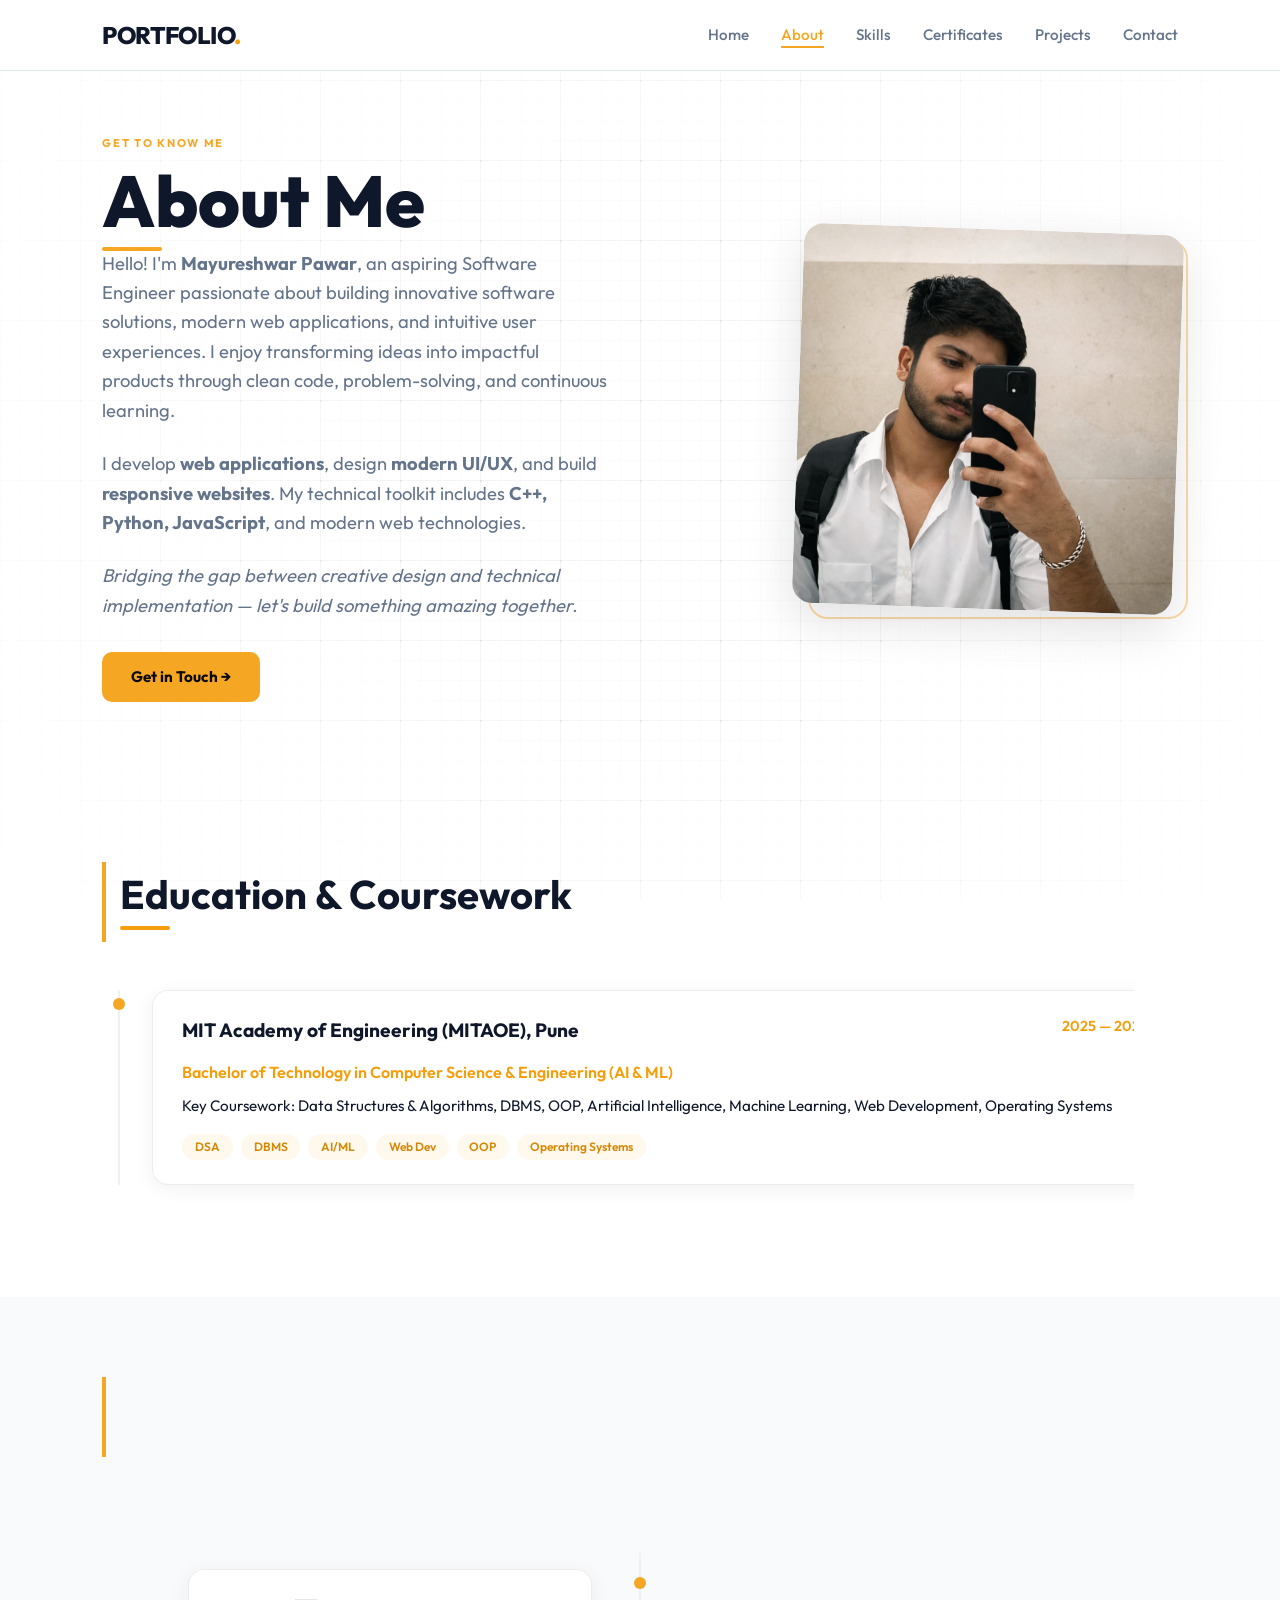
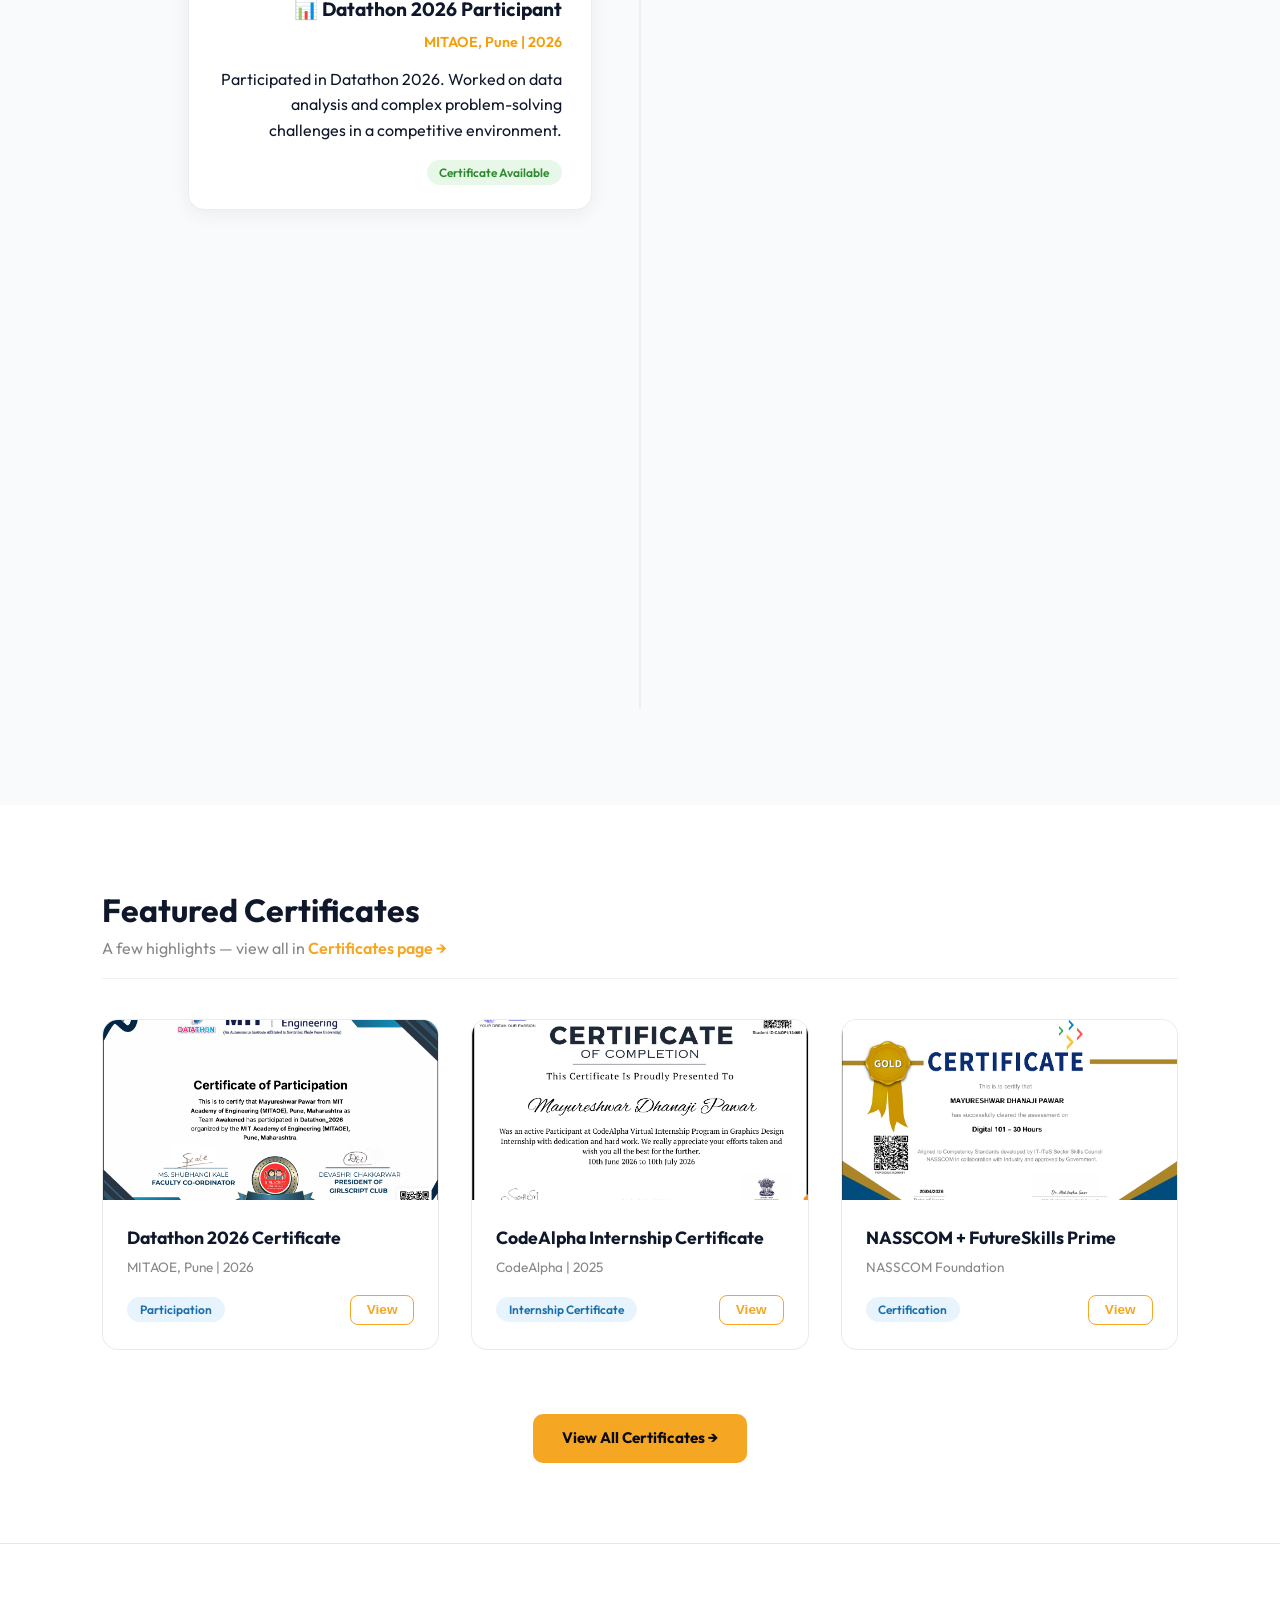
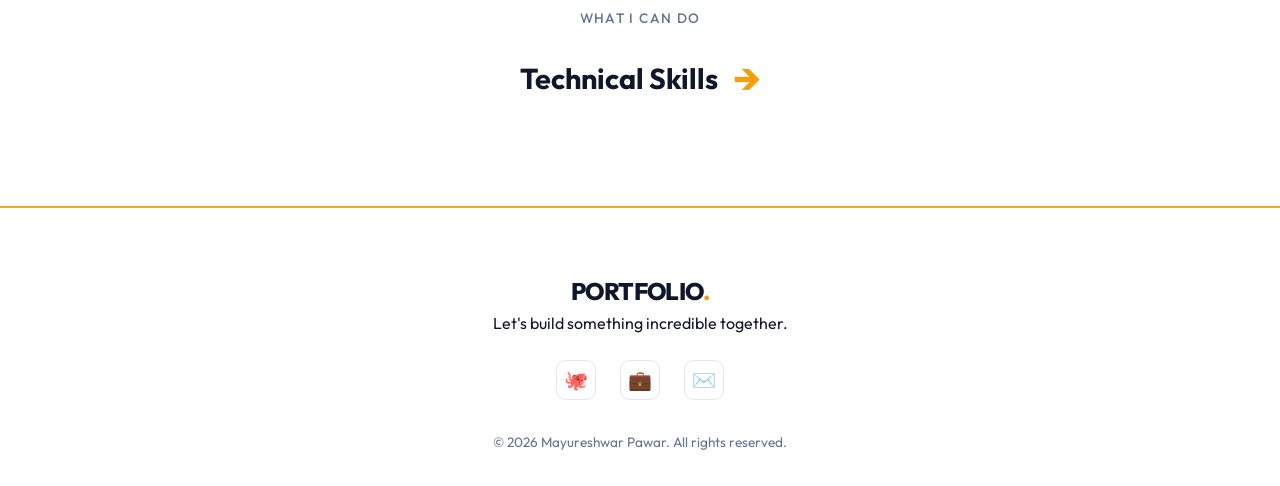
==== commit 40aa63ff: "Implement Knowledge Vault improvements" ====
--- a/aboutme.html
+++ b/aboutme.html
@@ -103,9 +103,9 @@
       <div class="timeline-item right animate-fade-in" style="animation-delay: 0.2s;">
         <div class="timeline-dot"></div>
         <div class="timeline-card">
-          <h3>👨‍💻 CodeAlpha Internship</h3>
+          <h3>🎨 CodeAlpha Graphic Design Internship</h3>
           <p class="timeline-date">CodeAlpha | 2025</p>
-          <p>Successfully completed internship at CodeAlpha. Gained practical experience in software development and project cycles.</p>
+          <p>Successfully completed Graphic Design internship at CodeAlpha. Gained practical experience in visual branding, layout design, digital assets creation, and user interface concepts.</p>
           <div class="pill-container">
             <span class="pill pill-award">Internship Certificate</span>
           </div>
@@ -134,7 +134,7 @@
           <p class="cert-issuer">MITAOE, Pune | 2026</p>
           <div class="cert-footer">
             <span class="pill pill-certification">Participation</span>
-            <button class="btn-cert-view" onclick="openModal('certificates/datathone participation.pdf')">View</button>
+            <button class="btn-cert-view" onclick="openModal('certificates/datathone_participation.pdf')">View</button>
           </div>
         </div>
       </div>
@@ -142,14 +142,14 @@
       <!-- Card 2 -->
       <div class="cert-card">
         <div class="cert-img-area">
-          <img src="certificatets previews/codealphaofferletter.png" alt="CodeAlpha Offer Letter Preview">
+          <img src="certificatets previews/codealpha internship certificate.png" alt="CodeAlpha Internship Certificate Preview">
         </div>
         <div class="cert-info">
-          <h3>CodeAlpha Offer Letter</h3>
+          <h3>CodeAlpha Internship Certificate</h3>
           <p class="cert-issuer">CodeAlpha | 2025</p>
           <div class="cert-footer">
-            <span class="pill pill-certification">Internship Offer</span>
-            <button class="btn-cert-view" onclick="openModal('certificates/Offer_Letter_CodeAlpha.pdf')">View</button>
+            <span class="pill pill-certification">Internship Certificate</span>
+            <button class="btn-cert-view" onclick="openModal('certificates/codealpha internship certificate.pdf')">View</button>
           </div>
         </div>
       </div>
@@ -157,14 +157,14 @@
       <!-- Card 3 -->
       <div class="cert-card">
         <div class="cert-img-area">
-          <img src="certificatets previews/nasscom+futureskill.png" alt="NASSCOM Preview">
+          <img src="certificatets previews/nasscom_futureskill.png" alt="NASSCOM Preview">
         </div>
         <div class="cert-info">
           <h3>NASSCOM + FutureSkills Prime</h3>
           <p class="cert-issuer">NASSCOM Foundation</p>
           <div class="cert-footer">
             <span class="pill pill-certification">Certification</span>
-            <button class="btn-cert-view" onclick="openModal('certificates/nasscome + futureskill prime.pdf')">View</button>
+            <button class="btn-cert-view" onclick="openModal('certificates/nasscom_futureskill.pdf')">View</button>
           </div>
         </div>
       </div>
--- a/style.css
+++ b/style.css
@@ -1324,4 +1324,101 @@
 
 .next-page-link:hover .next-title span {
   transform: translateX(10px);
+}
+
+/* Resume Button Hover Dropdown Options */
+.resume-btn-container {
+  position: relative;
+  display: inline-block;
+}
+
+.resume-hover-options {
+  position: absolute;
+  top: 100%;
+  left: 50%;
+  transform: translateX(-50%) translateY(10px);
+  background-color: #1a1a2e;
+  border: 1px solid rgba(255, 255, 255, 0.1);
+  border-radius: 12px;
+  box-shadow: 0 10px 30px rgba(0, 0, 0, 0.25);
+  padding: 0.6rem;
+  display: flex;
+  gap: 0.5rem;
+  opacity: 0;
+  pointer-events: none;
+  /* Hover stay implementation: wait 1.2s before starting to disappear/fade, transit in 0.4s */
+  transition: opacity 0.4s ease 1.2s, transform 0.4s cubic-bezier(0.34, 1.56, 0.64, 1) 1.2s, pointer-events 0s linear 1.6s;
+  z-index: 100;
+}
+
+.resume-hover-options::after {
+  content: '';
+  position: absolute;
+  bottom: 100%;
+  left: 50%;
+  transform: translateX(-50%);
+  border-width: 6px;
+  border-style: solid;
+  border-color: transparent transparent #1a1a2e transparent;
+}
+
+.resume-btn-container:hover .resume-hover-options,
+.resume-btn-container.clicked .resume-hover-options {
+  opacity: 1;
+  pointer-events: auto;
+  transform: translateX(-50%) translateY(8px);
+  /* Instant entrance transition when hovered or clicked active */
+  transition: opacity 0.3s ease, transform 0.3s cubic-bezier(0.34, 1.56, 0.64, 1);
+}
+
+.resume-opt-btn {
+  padding: 0.6rem 1.2rem;
+  border-radius: 8px;
+  font-size: 0.85rem;
+  font-weight: 700;
+  display: inline-flex;
+  align-items: center;
+  gap: 0.4rem;
+  white-space: nowrap;
+  transition: all 0.2s cubic-bezier(0.4, 0, 0.2, 1);
+  text-decoration: none;
+}
+
+.resume-opt-btn.view-opt {
+  background-color: rgba(255, 255, 255, 0.1);
+  color: #ffffff;
+  border: 1px solid rgba(255, 255, 255, 0.15);
+}
+
+.resume-opt-btn.view-opt:hover {
+  background-color: rgba(255, 255, 255, 0.2);
+  border-color: rgba(255, 255, 255, 0.3);
+  transform: translateY(-2px);
+}
+
+.resume-opt-btn.download-opt {
+  background-color: #f5a623;
+  color: #0a0a0f;
+}
+
+.resume-opt-btn.download-opt:hover {
+  background-color: #d97706;
+  transform: translateY(-2px);
+  box-shadow: 0 4px 12px rgba(245, 166, 35, 0.3);
+}
+
+@keyframes optionFlash {
+  0% { opacity: 0; transform: scale(0.9); }
+  50% { transform: scale(1.05); }
+  100% { opacity: 1; transform: scale(1); }
+}
+
+.resume-btn-container:hover .resume-opt-btn,
+.resume-btn-container.clicked .resume-opt-btn {
+  animation: optionFlash 0.35s cubic-bezier(0.34, 1.56, 0.64, 1) forwards;
+}
+
+.resume-btn-container:hover .resume-opt-btn:nth-child(2),
+.resume-btn-container.clicked .resume-opt-btn:nth-child(2) {
+  animation-delay: 0.08s;
 }
